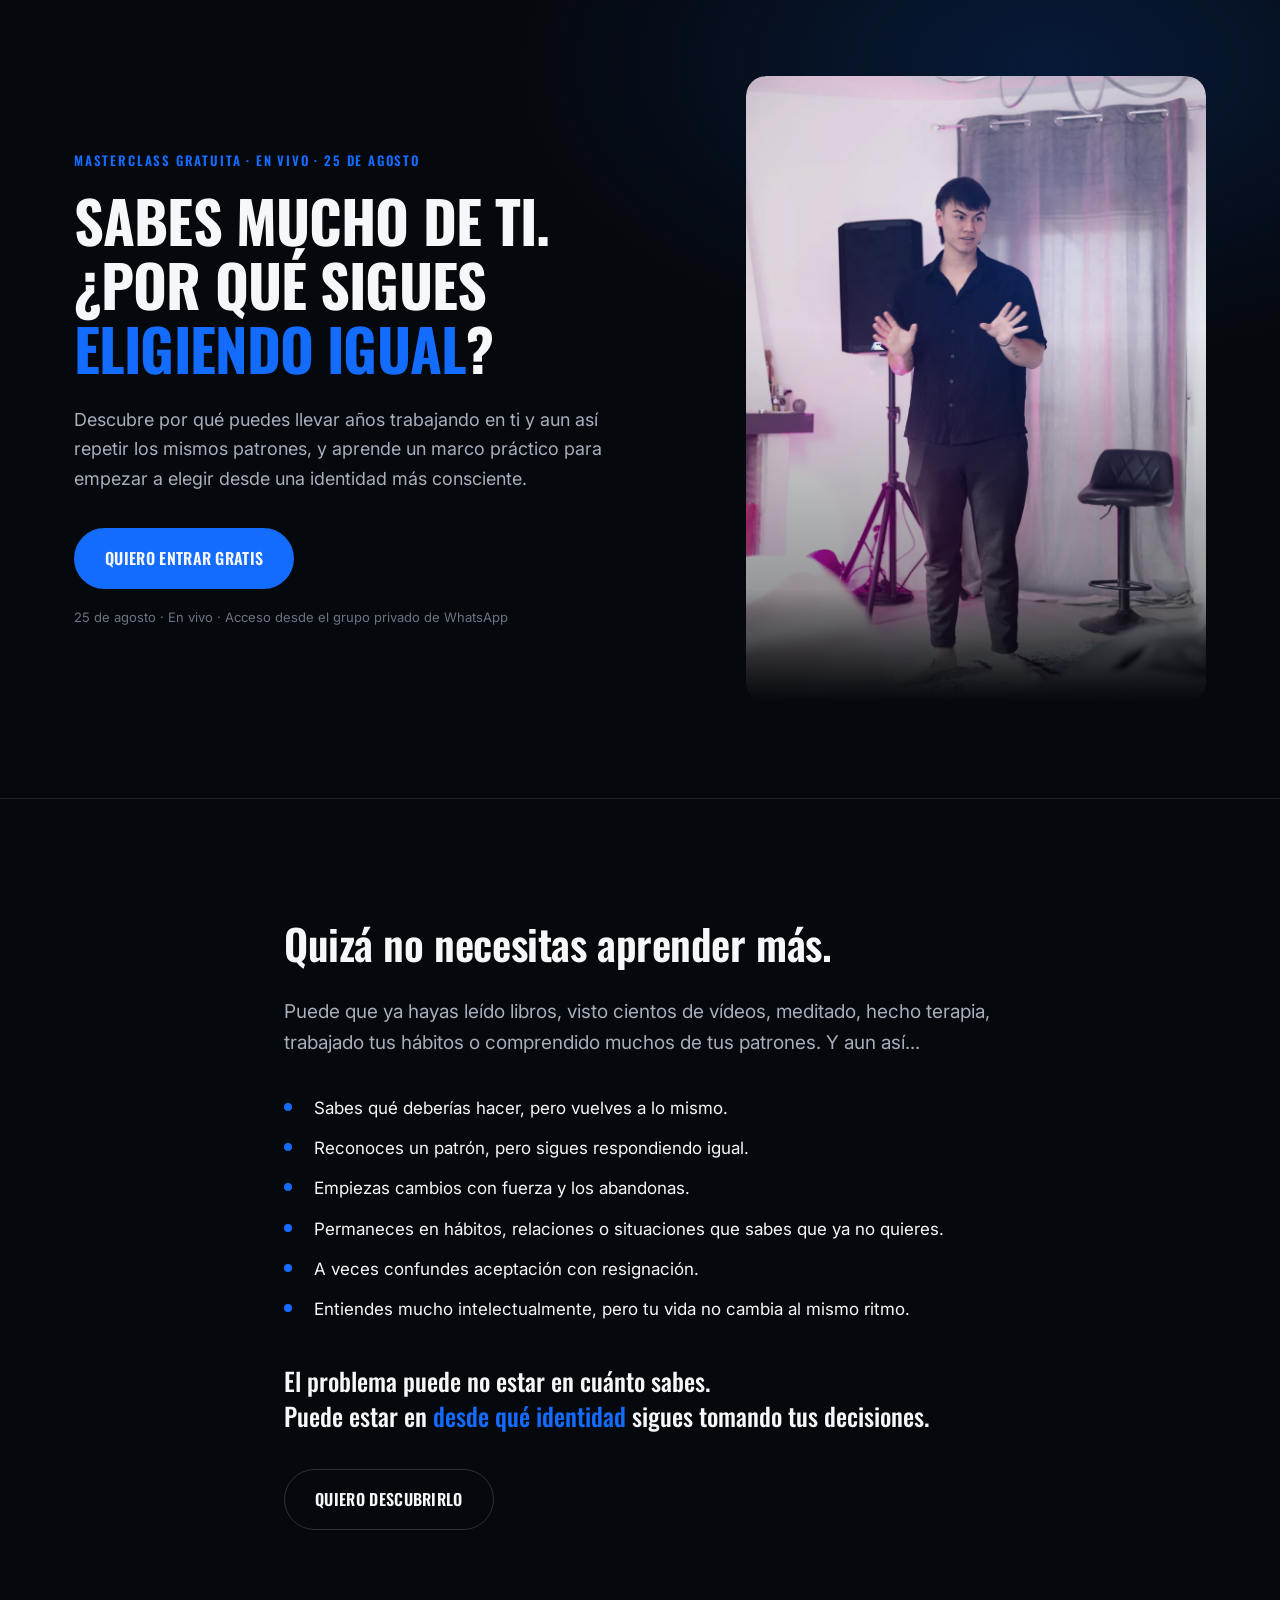
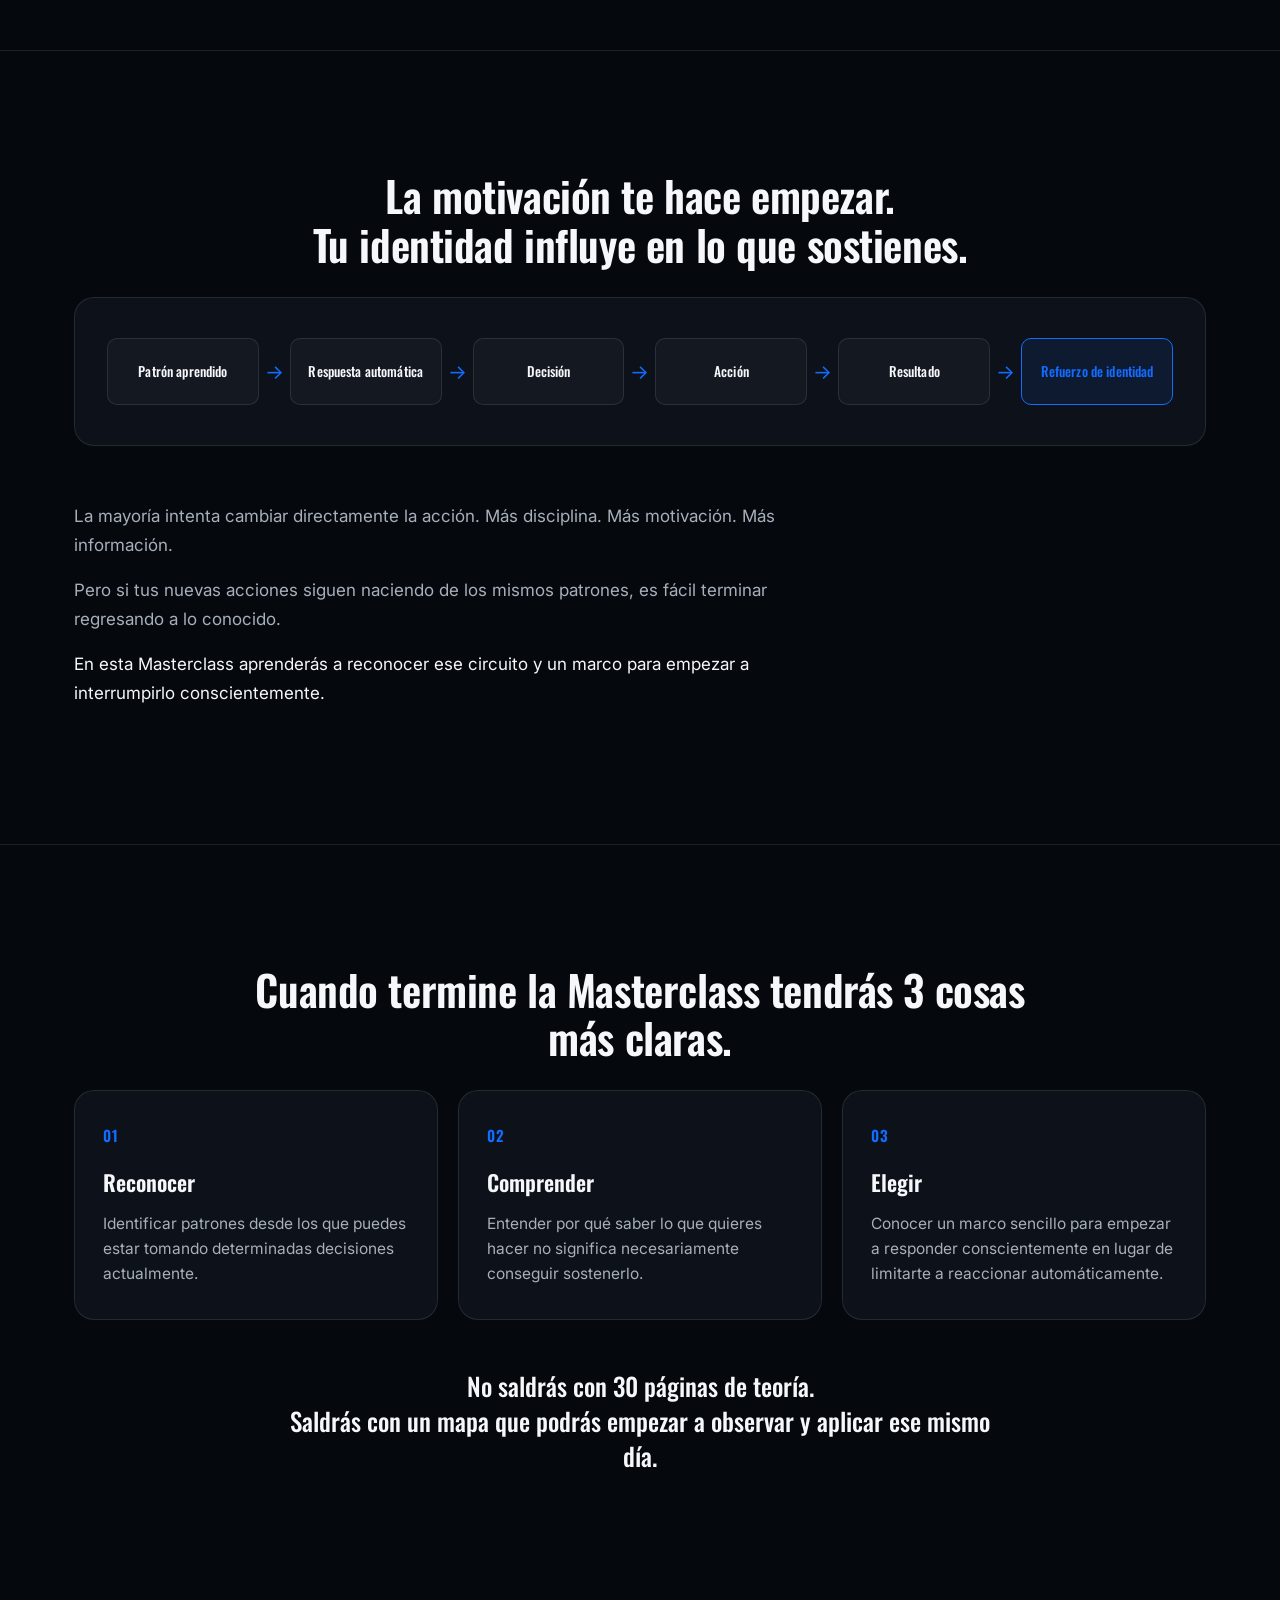
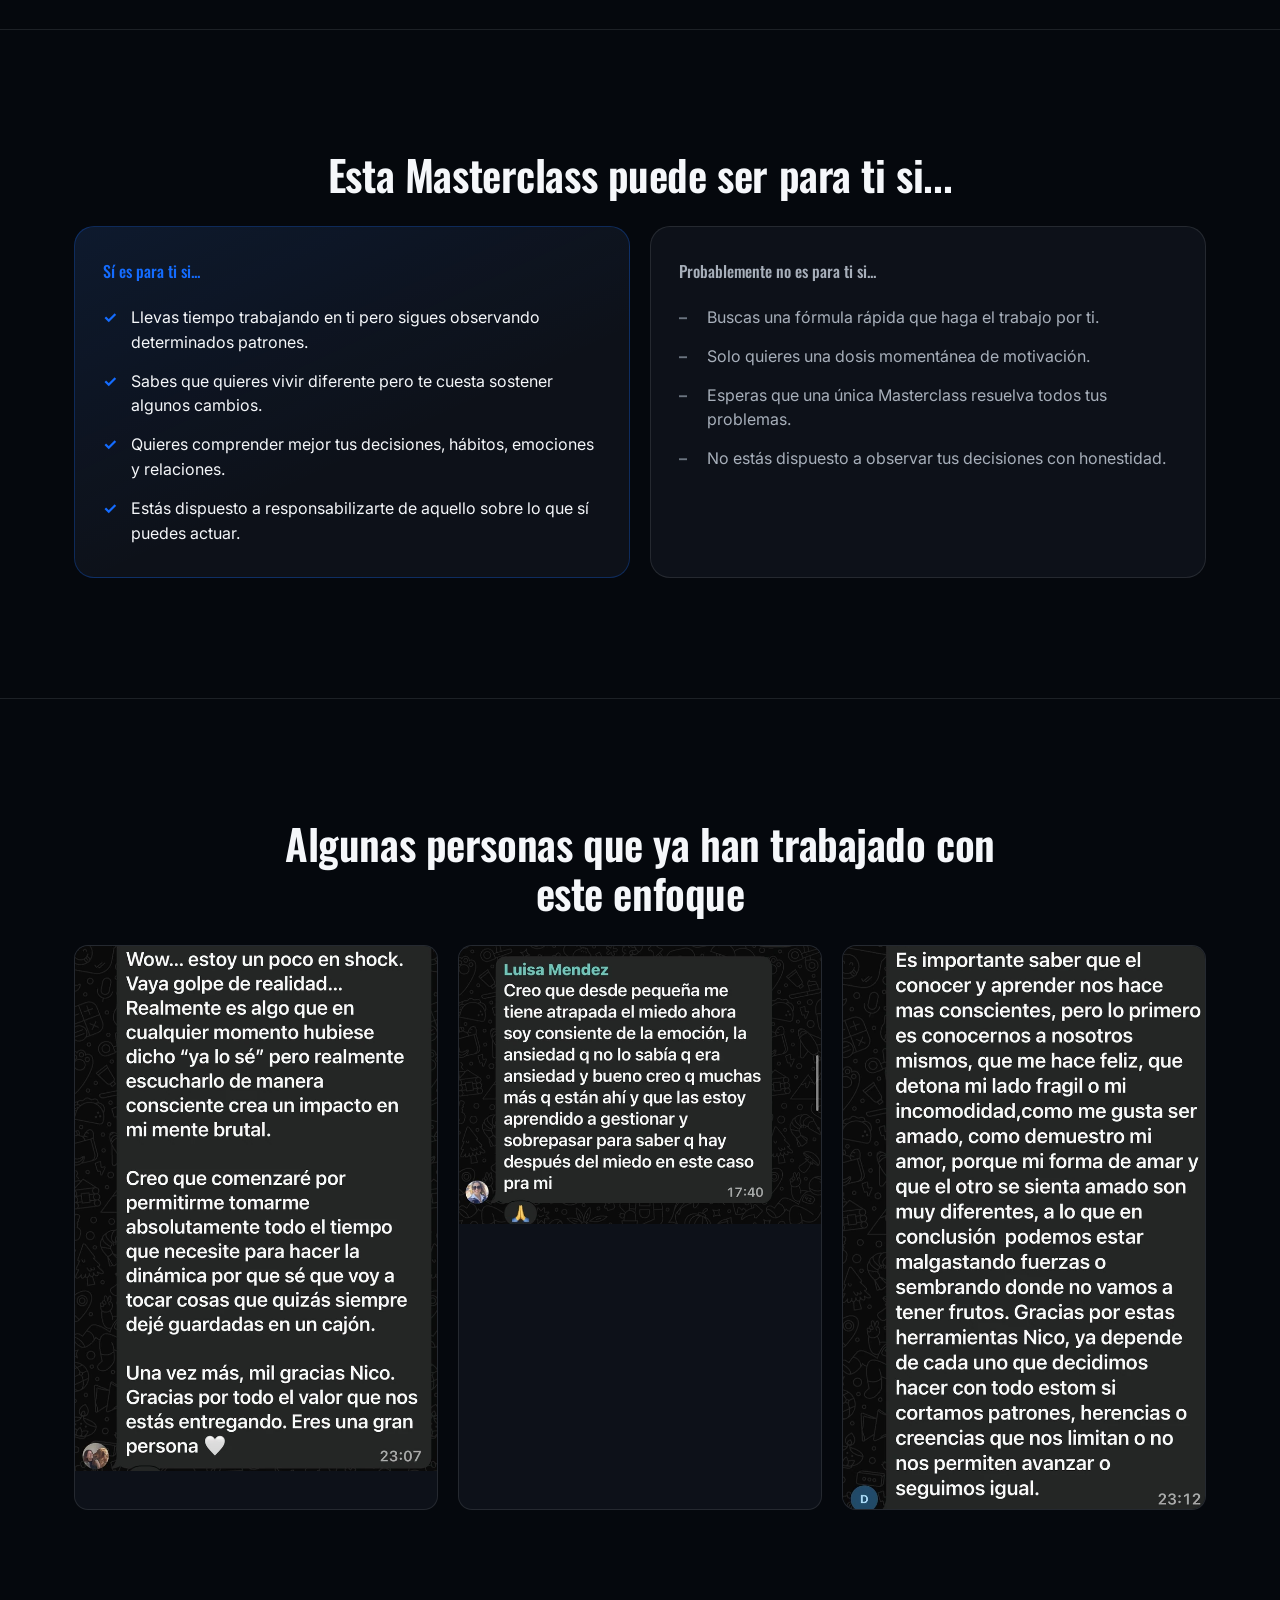
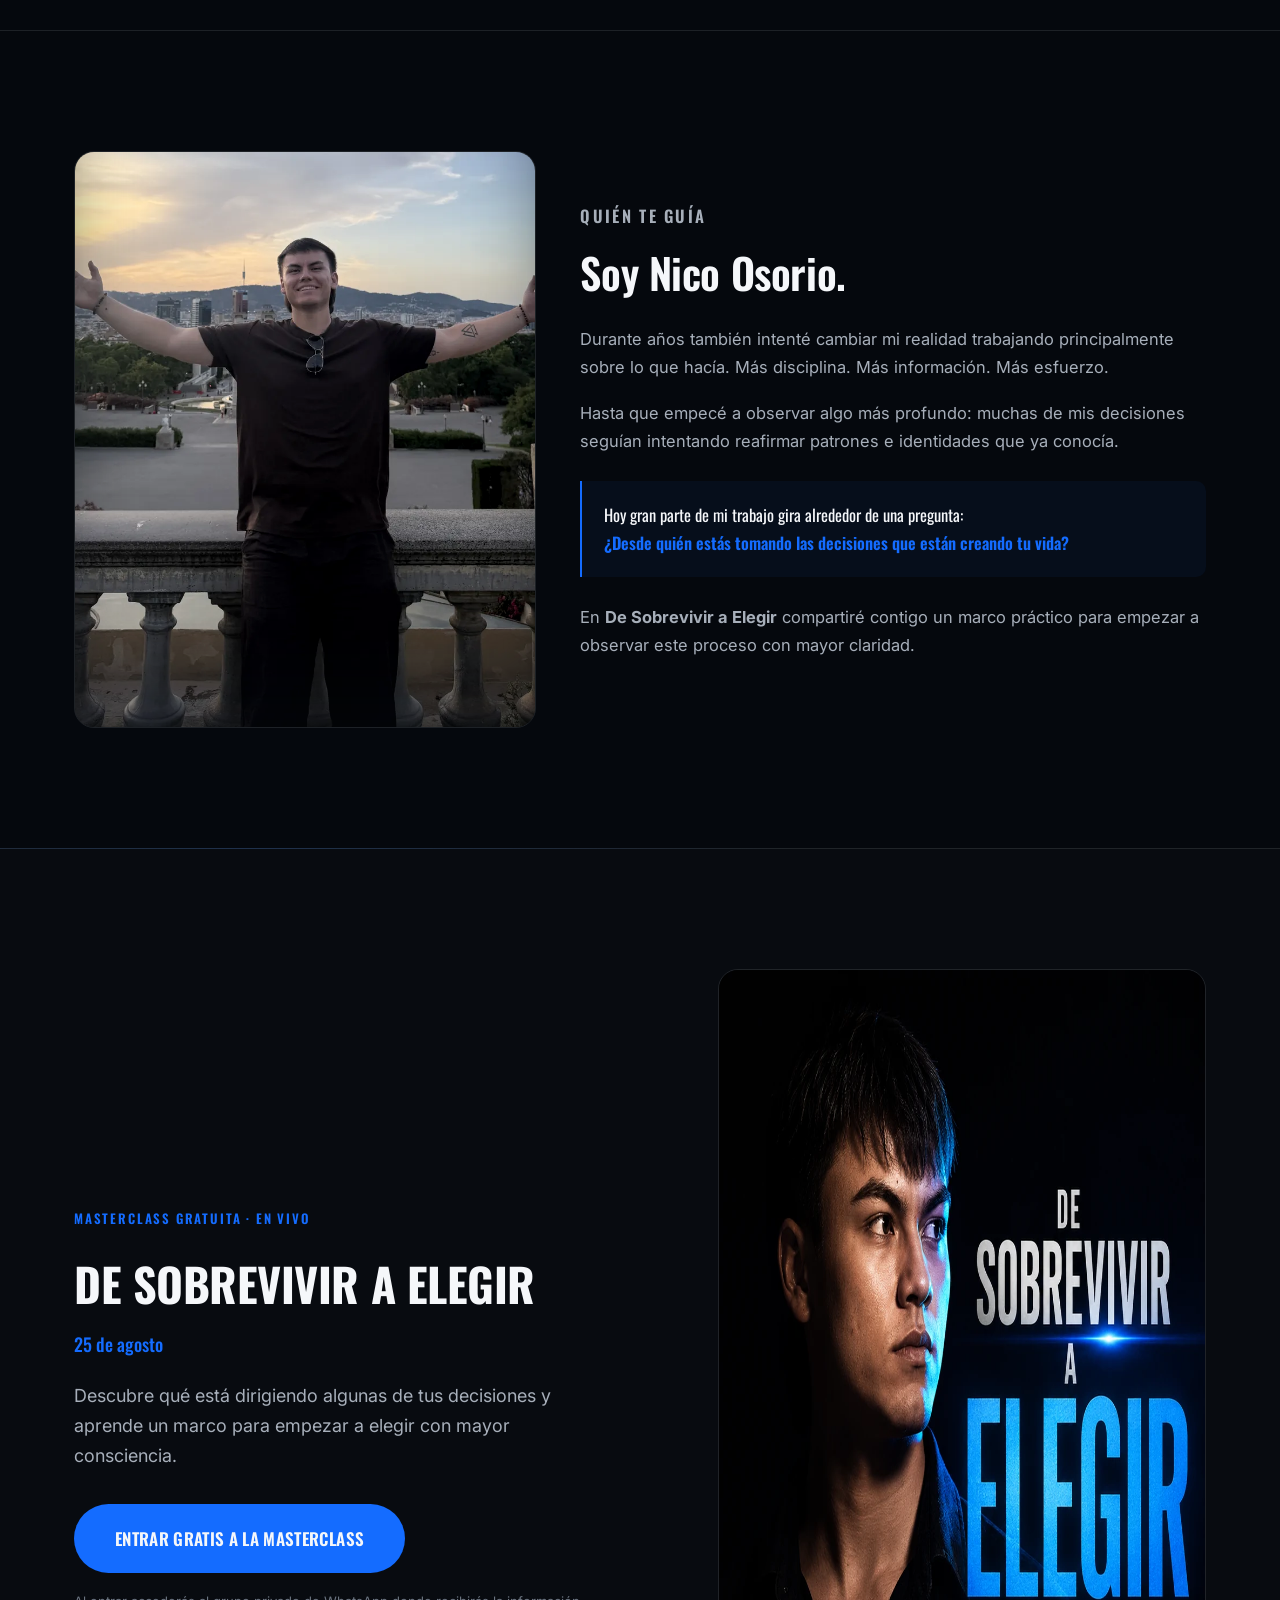
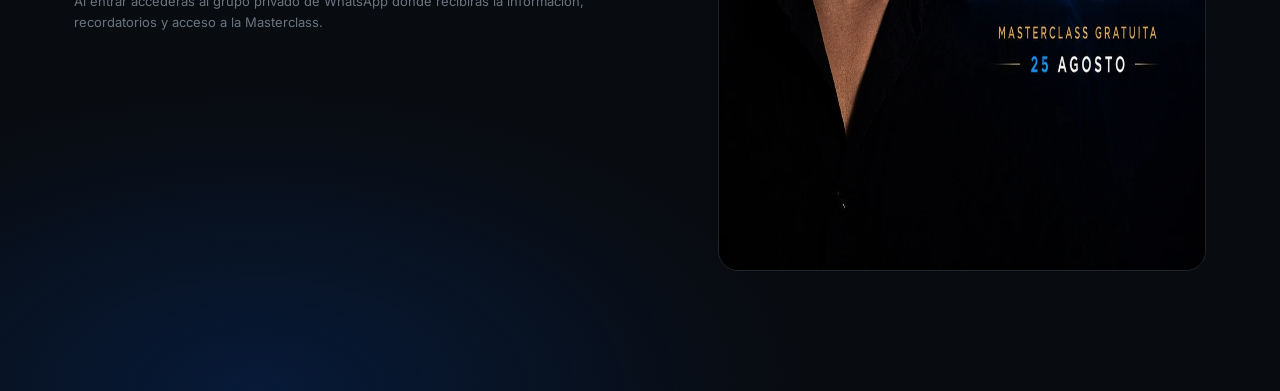
==== landing/index.html @ 7b22e0ec "Add files via upload" ====
<!DOCTYPE html>
<html lang="es">
<head>
<meta charset="UTF-8">
<meta name="viewport" content="width=device-width, initial-scale=1, viewport-fit=cover">
<title>De Sobrevivir a Elegir | Masterclass Gratuita</title>
<meta name="description" content="Una Masterclass gratuita para comprender qué está dirigiendo algunas de tus decisiones y aprender un marco práctico para empezar a elegir con mayor consciencia.">
<link rel="canonical" href="https://example.com/">
<!-- ↑ Sustituye por la URL definitiva de la landing cuando esté publicada -->

<!-- Open Graph -->
<meta property="og:type" content="website">
<meta property="og:title" content="De Sobrevivir a Elegir | Masterclass Gratuita">
<meta property="og:description" content="Una Masterclass gratuita para comprender qué está dirigiendo algunas de tus decisiones y aprender un marco práctico para empezar a elegir con mayor consciencia.">
<meta property="og:image" content="assets/images/og-masterclass.webp">
<meta property="og:locale" content="es_ES">
<meta property="og:url" content="https://example.com/">

<!-- Twitter Card -->
<meta name="twitter:card" content="summary_large_image">
<meta name="twitter:title" content="De Sobrevivir a Elegir | Masterclass Gratuita">
<meta name="twitter:description" content="Una Masterclass gratuita para comprender qué está dirigiendo algunas de tus decisiones y aprender un marco práctico para empezar a elegir con mayor consciencia.">
<meta name="twitter:image" content="assets/images/og-masterclass.webp">

<meta name="theme-color" content="#05080D">
<link rel="icon" href="assets/icons/favicon.svg" type="image/svg+xml">

<link rel="preload" as="image" href="assets/images/hero-nico.webp">
<link rel="preconnect" href="https://fonts.googleapis.com">
<link rel="preconnect" href="https://fonts.gstatic.com" crossorigin>
<link href="https://fonts.googleapis.com/css2?family=Oswald:wght@500;600;700&family=Inter:wght@400;500;600;700&display=swap" rel="stylesheet">

<link rel="stylesheet" href="css/styles.css">

<!-- Meta Pixel Code -->
<script>
!function(f,b,e,v,n,t,s)
{if(f.fbq)return;n=f.fbq=function(){n.callMethod?
n.callMethod.apply(n,arguments):n.queue.push(arguments)};
if(!f._fbq)f._fbq=n;n.push=n;n.loaded=!0;n.version='2.0';
n.queue=[];t=b.createElement(e);t.async=!0;
t.src=v;s=b.getElementsByTagName(e)[0];
s.parentNode.insertBefore(t,s)}(window, document,'script',
'https://connect.facebook.net/en_US/fbevents.js');
fbq('init', '982139209623772');
fbq('track', 'PageView');
</script>
<noscript><img height="1" width="1" style="display:none"
src="https://www.facebook.com/tr?id=982139209623772&ev=PageView&noscript=1"
/></noscript>
<!-- End Meta Pixel Code -->

<!--
  TRACKING — pendiente:
  Google Analytics (GA4): pega el snippet gtag.js justo antes de </head>.
  Sustituye el ID en js/main.js → objeto TRACKING_CONFIG.GA_MEASUREMENT_ID.
-->
</head>
<body>

<a class="skip-link" href="#hero">Saltar al contenido</a>

<main>

  <!-- ============ HERO ============ -->
  <section id="hero" class="hero">
    <div class="hero__bg" aria-hidden="true"></div>
    <div class="container hero__grid">
      <div class="hero__copy">
        <p class="eyebrow">Masterclass gratuita · En vivo · 25 de agosto</p>
        <h1 class="hero__headline">
          SABES MUCHO DE TI. ¿POR QUÉ SIGUES <span class="accent">ELIGIENDO IGUAL</span>?
        </h1>
        <p class="hero__subheadline">
          Descubre por qué puedes llevar años trabajando en ti y aun así repetir los mismos patrones, y aprende un marco práctico para empezar a elegir desde una identidad más consciente.
        </p>
        <a class="btn btn--primary js-cta" href="#" data-cta-location="hero">Quiero entrar gratis</a>
        <p class="microcopy">25 de agosto · En vivo · Acceso desde el grupo privado de WhatsApp</p>
      </div>
      <div class="hero__visual">
        <div class="hero__photo-frame">
          <img class="hero__photo" src="assets/images/hero-nico.webp" width="960" height="1307" alt="Nico Osorio hablando en vivo durante una sesión de trabajo personal" fetchpriority="high">
        </div>
      </div>
    </div>
  </section>

  <!-- ============ RECONOCIMIENTO ============ -->
  <section class="section reconocimiento reveal">
    <div class="container container--narrow">
      <h2 class="section__headline">Quizá no necesitas aprender más.</h2>
      <p class="section__lead">
        Puede que ya hayas leído libros, visto cientos de vídeos, meditado, hecho terapia, trabajado tus hábitos o comprendido muchos de tus patrones.
        Y aun así...
      </p>
      <ul class="check-list">
        <li>Sabes qué deberías hacer, pero vuelves a lo mismo.</li>
        <li>Reconoces un patrón, pero sigues respondiendo igual.</li>
        <li>Empiezas cambios con fuerza y los abandonas.</li>
        <li>Permaneces en hábitos, relaciones o situaciones que sabes que ya no quieres.</li>
        <li>A veces confundes aceptación con resignación.</li>
        <li>Entiendes mucho intelectualmente, pero tu vida no cambia al mismo ritmo.</li>
      </ul>
      <p class="section__remate">
        El problema puede no estar en cuánto sabes.<br>
        Puede estar en <em>desde qué identidad</em> sigues tomando tus decisiones.
      </p>
      <a class="btn btn--secondary js-cta" href="#" data-cta-location="reconocimiento">Quiero descubrirlo</a>
    </div>
  </section>

  <!-- ============ NUEVO MECANISMO ============ -->
  <section class="section mecanismo reveal">
    <div class="container">
      <h2 class="section__headline section__headline--center">
        La motivación te hace empezar.<br class="br-desktop"> Tu identidad influye en lo que sostienes.
      </h2>

      <div class="diagram" role="list" aria-label="Circuito del patrón de comportamiento">
        <div class="diagram__step" role="listitem"><span>Patrón aprendido</span></div>
        <div class="diagram__arrow" aria-hidden="true">→</div>
        <div class="diagram__step" role="listitem"><span>Respuesta automática</span></div>
        <div class="diagram__arrow" aria-hidden="true">→</div>
        <div class="diagram__step" role="listitem"><span>Decisión</span></div>
        <div class="diagram__arrow" aria-hidden="true">→</div>
        <div class="diagram__step" role="listitem"><span>Acción</span></div>
        <div class="diagram__arrow" aria-hidden="true">→</div>
        <div class="diagram__step" role="listitem"><span>Resultado</span></div>
        <div class="diagram__arrow" aria-hidden="true">→</div>
        <div class="diagram__step diagram__step--accent" role="listitem"><span>Refuerzo de identidad</span></div>
      </div>

      <div class="container--narrow mecanismo__text">
        <p>
          La mayoría intenta cambiar directamente la acción. Más disciplina. Más motivación. Más información.
        </p>
        <p>
          Pero si tus nuevas acciones siguen naciendo de los mismos patrones, es fácil terminar regresando a lo conocido.
        </p>
        <p>
          En esta Masterclass aprenderás a reconocer ese circuito y un marco para empezar a interrumpirlo conscientemente.
        </p>
      </div>
    </div>
  </section>

  <!-- ============ QUÉ TE LLEVAS ============ -->
  <section class="section te-llevas reveal">
    <div class="container">
      <h2 class="section__headline section__headline--center">Cuando termine la Masterclass tendrás 3 cosas más claras.</h2>

      <div class="cards-3">
        <article class="card-numbered">
          <span class="card-numbered__num">01</span>
          <h3>Reconocer</h3>
          <p>Identificar patrones desde los que puedes estar tomando determinadas decisiones actualmente.</p>
        </article>
        <article class="card-numbered">
          <span class="card-numbered__num">02</span>
          <h3>Comprender</h3>
          <p>Entender por qué saber lo que quieres hacer no significa necesariamente conseguir sostenerlo.</p>
        </article>
        <article class="card-numbered">
          <span class="card-numbered__num">03</span>
          <h3>Elegir</h3>
          <p>Conocer un marco sencillo para empezar a responder conscientemente en lugar de limitarte a reaccionar automáticamente.</p>
        </article>
      </div>

      <p class="section__remate section__remate--center">
        No saldrás con 30 páginas de teoría.<br>
        Saldrás con un mapa que podrás empezar a observar y aplicar ese mismo día.
      </p>
    </div>
  </section>

  <!-- ============ PARA QUIÉN ES / NO ES ============ -->
  <section class="section cualificacion reveal">
    <div class="container">
      <h2 class="section__headline section__headline--center">Esta Masterclass puede ser para ti si...</h2>
      <div class="split-2">
        <div class="split-2__col split-2__col--yes">
          <h3 class="split-2__subtitle split-2__subtitle--accent">Sí es para ti si...</h3>
          <ul class="qualify-list qualify-list--yes">
            <li>Llevas tiempo trabajando en ti pero sigues observando determinados patrones.</li>
            <li>Sabes que quieres vivir diferente pero te cuesta sostener algunos cambios.</li>
            <li>Quieres comprender mejor tus decisiones, hábitos, emociones y relaciones.</li>
            <li>Estás dispuesto a responsabilizarte de aquello sobre lo que sí puedes actuar.</li>
          </ul>
        </div>
        <div class="split-2__col split-2__col--no">
          <h3 class="split-2__subtitle">Probablemente no es para ti si...</h3>
          <ul class="qualify-list qualify-list--no">
            <li>Buscas una fórmula rápida que haga el trabajo por ti.</li>
            <li>Solo quieres una dosis momentánea de motivación.</li>
            <li>Esperas que una única Masterclass resuelva todos tus problemas.</li>
            <li>No estás dispuesto a observar tus decisiones con honestidad.</li>
          </ul>
        </div>
      </div>
    </div>
  </section>

  <!-- ============ TESTIMONIOS ============ -->
  <section class="section testimonios reveal">
    <div class="container">
      <h2 class="section__headline section__headline--center">Algunas personas que ya han trabajado con este enfoque</h2>
      <div class="testimonios__grid">
        <figure class="testimonio-card">
          <img src="assets/images/testimonio-01.webp" width="700" height="1016" loading="lazy" alt="Captura de conversación de WhatsApp con un testimonio sobre el impacto del trabajo con Nico">
        </figure>
        <figure class="testimonio-card">
          <img src="assets/images/testimonio-02.webp" width="700" height="537" loading="lazy" alt="Captura de conversación de WhatsApp con un testimonio de Luisa Méndez sobre gestionar el miedo y la ansiedad">
        </figure>
        <figure class="testimonio-card">
          <img src="assets/images/testimonio-03.webp" width="700" height="1089" loading="lazy" alt="Captura de conversación de WhatsApp con un testimonio sobre conocerse a uno mismo y cortar patrones heredados">
        </figure>
      </div>
    </div>
  </section>

  <!-- ============ QUIÉN TE GUÍA ============ -->
  <section class="section guia reveal">
    <div class="container guia__grid">
      <div class="guia__photo-frame">
        <img class="guia__photo" src="assets/images/about-nico.webp" width="800" height="1000" loading="lazy" alt="Nico Osorio al aire libre, con los brazos abiertos frente al perfil de una ciudad al atardecer">
      </div>
      <div class="guia__copy">
        <p class="eyebrow">Quién te guía</p>
        <h2 class="section__headline">Soy Nico Osorio.</h2>
        <p>Durante años también intenté cambiar mi realidad trabajando principalmente sobre lo que hacía. Más disciplina. Más información. Más esfuerzo.</p>
        <p>Hasta que empecé a observar algo más profundo: muchas de mis decisiones seguían intentando reafirmar patrones e identidades que ya conocía.</p>
        <p class="guia__question">Hoy gran parte de mi trabajo gira alrededor de una pregunta:<br><strong>¿Desde quién estás tomando las decisiones que están creando tu vida?</strong></p>
        <p>En <strong>De Sobrevivir a Elegir</strong> compartiré contigo un marco práctico para empezar a observar este proceso con mayor claridad.</p>
      </div>
    </div>
  </section>

  <!-- ============ CTA FINAL ============ -->
  <section class="section cta-final reveal">
    <div class="container cta-final__grid">
      <div class="cta-final__copy">
        <p class="eyebrow">Masterclass gratuita · En vivo</p>
        <h2 class="cta-final__headline">DE SOBREVIVIR A ELEGIR</h2>
        <p class="cta-final__date">25 de agosto</p>
        <p class="hero__subheadline">
          Descubre qué está dirigiendo algunas de tus decisiones y aprende un marco para empezar a elegir con mayor consciencia.
        </p>
        <a class="btn btn--primary btn--large js-cta" href="#" data-cta-location="cta-final">Entrar gratis a la Masterclass</a>
        <p class="microcopy">Al entrar accederás al grupo privado de WhatsApp donde recibirás la información, recordatorios y acceso a la Masterclass.</p>
      </div>
      <div class="cta-final__visual">
        <img src="assets/images/masterclass-cover.webp" width="900" height="900" loading="lazy" alt="Cartel oficial de la Masterclass De Sobrevivir a Elegir, 25 de agosto">
      </div>
    </div>
  </section>

</main>

<!-- ============ STICKY CTA MÓVIL ============ -->
<div class="sticky-cta" id="stickyCta" aria-hidden="true">
  <a class="btn btn--primary btn--block js-cta" href="#" data-cta-location="sticky">Entrar gratis</a>
</div>

<script src="js/main.js"></script>
</body>
</html>
---- landing/css/styles.css ----
/* ============================================================
   DE SOBREVIVIR A ELEGIR — Landing styles
   ============================================================ */

:root {
  --bg: #05080D;
  --bg-alt: #080B10;
  --bg-elevated: #0D1119;
  --white: #F5F7FA;
  --grey: #A7AFBA;
  --grey-dim: #6B7480;
  --blue: #146CFF;
  --blue-dark: #071A38;
  --blue-glow: rgba(20, 108, 255, 0.35);
  --border: rgba(245, 247, 250, 0.10);
  --border-strong: rgba(245, 247, 250, 0.16);

  --font-display: 'Oswald', 'Archivo Narrow', sans-serif;
  --font-body: 'Inter', 'DM Sans', sans-serif;

  --container-w: 1180px;
  --container-narrow-w: 760px;

  --radius: 14px;
  --radius-lg: 20px;

  --ease: cubic-bezier(0.16, 1, 0.3, 1);
}

/* ---------- Reset ---------- */
*, *::before, *::after { box-sizing: border-box; }
html { -webkit-text-size-adjust: 100%; scroll-behavior: smooth; }
body {
  margin: 0;
  background: var(--bg);
  color: var(--white);
  font-family: var(--font-body);
  font-size: 16px;
  line-height: 1.6;
  -webkit-font-smoothing: antialiased;
  overflow-x: hidden;
}
img { max-width: 100%; display: block; }
a { color: inherit; text-decoration: none; }
ul { margin: 0; padding: 0; list-style: none; }
h1, h2, h3, p { margin: 0; }
button { font: inherit; }

.skip-link {
  position: absolute;
  left: -999px;
  top: 0;
  background: var(--blue);
  color: var(--white);
  padding: 12px 20px;
  z-index: 999;
  border-radius: 0 0 8px 0;
}
.skip-link:focus {
  left: 0;
}

:focus-visible {
  outline: 2px solid var(--blue);
  outline-offset: 3px;
}

/* ---------- Layout ---------- */
.container {
  width: 100%;
  max-width: var(--container-w);
  margin: 0 auto;
  padding: 0 24px;
}
.container--narrow {
  max-width: var(--container-narrow-w);
}

.section {
  padding: 84px 0;
  border-top: 1px solid var(--border);
}

/* ---------- Type ---------- */
.eyebrow {
  font-family: var(--font-display);
  font-weight: 600;
  font-size: 13px;
  letter-spacing: 0.14em;
  text-transform: uppercase;
  color: var(--blue);
  margin: 0 0 18px;
}

.section__headline {
  font-family: var(--font-display);
  font-weight: 600;
  font-size: clamp(28px, 5.2vw, 42px);
  line-height: 1.16;
  letter-spacing: -0.01em;
  color: var(--white);
  margin-bottom: 28px;
}
.section__headline--center { text-align: center; max-width: 780px; margin-left: auto; margin-right: auto; }

.section__lead {
  font-size: 19px;
  line-height: 1.65;
  color: var(--grey);
  margin-bottom: 36px;
}

.section__remate {
  font-family: var(--font-display);
  font-weight: 500;
  font-size: clamp(20px, 3vw, 25px);
  line-height: 1.4;
  color: var(--white);
  margin: 40px 0 36px;
}
.section__remate em { color: var(--blue); font-style: normal; }
.section__remate--center { text-align: center; max-width: 700px; margin-left: auto; margin-right: auto; }

.br-desktop { display: none; }

/* ---------- Buttons ---------- */
.btn {
  display: inline-flex;
  align-items: center;
  justify-content: center;
  gap: 10px;
  font-family: var(--font-display);
  font-weight: 600;
  font-size: 16px;
  letter-spacing: 0.02em;
  text-transform: uppercase;
  padding: 17px 30px;
  border-radius: 999px;
  border: 1px solid transparent;
  cursor: pointer;
  transition: transform 240ms var(--ease), box-shadow 240ms var(--ease), background 240ms var(--ease), border-color 240ms var(--ease);
  min-height: 52px;
}
.btn--primary {
  background: var(--blue);
  color: var(--white);
  box-shadow: 0 0 0 0 rgba(20,108,255,0);
}
.btn--primary:hover {
  background: #1f78ff;
  box-shadow: 0 8px 30px -8px var(--blue-glow);
  transform: translateY(-1px);
}
.btn--secondary {
  background: transparent;
  color: var(--white);
  border-color: var(--border-strong);
}
.btn--secondary:hover {
  border-color: var(--blue);
  color: var(--blue);
}
.btn--large { padding: 20px 40px; font-size: 17px; }
.btn--block { width: 100%; }

.microcopy {
  font-size: 13px;
  color: var(--grey-dim);
  margin-top: 18px;
}

/* ---------- HERO ---------- */
.hero {
  position: relative;
  padding: 132px 0 72px;
  overflow: hidden;
}
.hero__bg {
  position: absolute;
  inset: 0;
  background:
    radial-gradient(ellipse 900px 500px at 82% 8%, var(--blue-dark) 0%, transparent 60%),
    var(--bg);
  z-index: 0;
}
.hero__grid {
  position: relative;
  z-index: 1;
  display: grid;
  grid-template-columns: 1fr;
  gap: 56px;
  align-items: center;
}
.hero__copy { max-width: 640px; }
.hero__headline {
  font-family: var(--font-display);
  font-weight: 700;
  font-size: clamp(32px, 7.5vw, 56px);
  line-height: 1.1;
  letter-spacing: -0.015em;
  color: var(--white);
  margin-bottom: 24px;
}
.hero__headline .accent { color: var(--blue); }
.hero__subheadline {
  font-size: 18px;
  line-height: 1.65;
  color: var(--grey);
  margin-bottom: 34px;
  max-width: 540px;
}

.hero__visual { display: flex; justify-content: center; margin-top: 44px; }
.hero__photo-frame {
  position: relative;
  width: min(100%, 420px);
  aspect-ratio: 960 / 1307;
  border-radius: var(--radius-lg);
  overflow: hidden;
  -webkit-mask-image: linear-gradient(to bottom, black 82%, transparent 100%);
  mask-image: linear-gradient(to bottom, black 82%, transparent 100%);
}
.hero__photo-frame::before {
  content: "";
  position: absolute;
  inset: -10%;
  background: radial-gradient(circle at 65% 30%, var(--blue-glow), transparent 55%);
  z-index: 2;
  mix-blend-mode: screen;
  pointer-events: none;
}
.hero__photo-frame::after {
  content: "";
  position: absolute;
  inset: 0;
  background: linear-gradient(180deg, rgba(5,8,13,0) 40%, rgba(5,8,13,0.55) 100%);
  z-index: 2;
  pointer-events: none;
}
.hero__photo {
  width: 100%;
  height: 100%;
  object-fit: cover;
  filter: grayscale(20%) contrast(1.06) brightness(0.94) saturate(0.9);
}

/* ---------- Reconocimiento ---------- */
.check-list {
  display: grid;
  gap: 14px;
  margin-bottom: 36px;
}
.check-list li {
  position: relative;
  padding-left: 30px;
  font-size: 17px;
  color: var(--white);
  line-height: 1.55;
}
.check-list li::before {
  content: "";
  position: absolute;
  left: 0;
  top: 8px;
  width: 8px;
  height: 8px;
  border-radius: 50%;
  background: var(--blue);
}

/* ---------- Mecanismo / Diagrama ---------- */
.mecanismo__text {
  margin-top: 56px;
}
.mecanismo__text p {
  font-size: 17px;
  color: var(--grey);
  line-height: 1.7;
  margin-bottom: 16px;
}
.mecanismo__text p:last-child { color: var(--white); }

.diagram {
  display: flex;
  flex-direction: column;
  align-items: stretch;
  gap: 0;
  background: var(--bg-elevated);
  border: 1px solid var(--border);
  border-radius: var(--radius-lg);
  padding: 32px 20px;
}
.diagram__step {
  display: flex;
  align-items: center;
  justify-content: center;
  text-align: center;
  padding: 16px 14px;
  border-radius: 10px;
  background: rgba(245, 247, 250, 0.03);
  border: 1px solid var(--border);
  font-family: var(--font-display);
  font-size: 14px;
  font-weight: 500;
  letter-spacing: 0.01em;
  color: var(--white);
}
.diagram__step--accent {
  border-color: var(--blue);
  background: rgba(20, 108, 255, 0.10);
  color: var(--blue);
}
.diagram__arrow {
  display: flex;
  align-items: center;
  justify-content: center;
  color: var(--blue);
  font-size: 20px;
  padding: 6px 0;
  transform: rotate(90deg);
}

/* ---------- Qué te llevas ---------- */
.cards-3 {
  display: grid;
  grid-template-columns: 1fr;
  gap: 20px;
  margin-bottom: 48px;
}
.card-numbered {
  background: var(--bg-elevated);
  border: 1px solid var(--border);
  border-radius: var(--radius-lg);
  padding: 32px 28px;
  transition: border-color 240ms var(--ease), transform 240ms var(--ease);
}
.card-numbered:hover {
  border-color: var(--border-strong);
  transform: translateY(-2px);
}
.card-numbered__num {
  display: block;
  font-family: var(--font-display);
  font-size: 15px;
  font-weight: 600;
  color: var(--blue);
  letter-spacing: 0.06em;
  margin-bottom: 18px;
}
.card-numbered h3 {
  font-family: var(--font-display);
  font-size: 22px;
  font-weight: 600;
  margin-bottom: 12px;
  color: var(--white);
}
.card-numbered p {
  color: var(--grey);
  font-size: 15.5px;
  line-height: 1.6;
}

/* ---------- Para quién ---------- */
.split-2 {
  display: grid;
  grid-template-columns: 1fr;
  gap: 20px;
}
.split-2__col {
  border-radius: var(--radius-lg);
  padding: 32px 28px;
  border: 1px solid var(--border);
}
.split-2__col--yes {
  background: linear-gradient(155deg, rgba(20,108,255,0.09), transparent 60%), var(--bg-elevated);
  border-color: rgba(20, 108, 255, 0.28);
}
.split-2__col--no {
  background: var(--bg-elevated);
}
.split-2__subtitle {
  font-family: var(--font-display);
  font-size: 16px;
  font-weight: 500;
  color: var(--grey);
  margin-bottom: 20px;
}
.split-2__subtitle--accent { color: var(--blue); }
.qualify-list { display: grid; gap: 14px; }
.qualify-list li {
  position: relative;
  padding-left: 28px;
  font-size: 16px;
  line-height: 1.55;
}
.qualify-list--yes li { color: var(--white); }
.qualify-list--yes li::before {
  content: "✓";
  position: absolute;
  left: 0;
  color: var(--blue);
  font-weight: 700;
}
.qualify-list--no li { color: var(--grey); }
.qualify-list--no li::before {
  content: "–";
  position: absolute;
  left: 0;
  color: var(--grey-dim);
  font-weight: 700;
}

/* ---------- Testimonios ---------- */
.testimonios__grid {
  display: grid;
  grid-template-columns: 1fr;
  gap: 20px;
  max-width: 420px;
  margin: 0 auto;
}
.testimonio-card {
  margin: 0;
  border-radius: var(--radius);
  overflow: hidden;
  border: 1px solid var(--border);
  background: var(--bg-elevated);
}
.testimonio-card img { width: 100%; height: auto; }

/* ---------- Quién te guía ---------- */
.guia__grid {
  display: grid;
  grid-template-columns: 1fr;
  gap: 44px;
  align-items: center;
}
.guia__photo-frame {
  border-radius: var(--radius-lg);
  overflow: hidden;
  max-width: 380px;
  margin: 0 auto;
  border: 1px solid var(--border);
  position: relative;
}
.guia__photo-frame::after {
  content: "";
  position: absolute;
  inset: 0;
  box-shadow: inset 0 -60px 80px -20px rgba(5,8,13,0.65);
  pointer-events: none;
}
.guia__photo { width: 100%; height: 100%; object-fit: cover; filter: saturate(0.95) contrast(1.03); }
.guia__copy p { color: var(--grey); font-size: 16.5px; line-height: 1.7; margin-bottom: 18px; }
.guia__question {
  font-family: var(--font-display);
  color: var(--white) !important;
  font-size: 17px;
  padding: 20px 22px;
  border-left: 2px solid var(--blue);
  background: rgba(20,108,255,0.06);
  border-radius: 0 10px 10px 0;
  margin: 26px 0 !important;
}
.guia__question strong { color: var(--blue); font-weight: 600; }

/* ---------- CTA final ---------- */
.cta-final {
  position: relative;
  background: radial-gradient(ellipse 900px 500px at 20% 100%, var(--blue-dark) 0%, transparent 60%), var(--bg-alt);
}
.cta-final__grid {
  display: grid;
  grid-template-columns: 1fr;
  gap: 48px;
  align-items: center;
}
.cta-final__headline {
  font-family: var(--font-display);
  font-weight: 700;
  font-size: clamp(30px, 6.5vw, 46px);
  letter-spacing: -0.01em;
  color: var(--white);
  margin-bottom: 10px;
}
.cta-final__date {
  font-family: var(--font-display);
  color: var(--blue);
  font-size: 18px;
  font-weight: 500;
  margin-bottom: 22px;
}
.cta-final__visual {
  border-radius: var(--radius-lg);
  overflow: hidden;
  border: 1px solid var(--border);
  max-width: 420px;
  margin: 0 auto;
}

/* ---------- Sticky CTA (mobile) ---------- */
.sticky-cta {
  position: fixed;
  left: 0;
  right: 0;
  bottom: 0;
  z-index: 60;
  padding: 12px 16px calc(12px + env(safe-area-inset-bottom));
  background: rgba(5, 8, 13, 0.88);
  backdrop-filter: blur(10px);
  -webkit-backdrop-filter: blur(10px);
  border-top: 1px solid var(--border-strong);
  transform: translateY(110%);
  transition: transform 320ms var(--ease);
}
.sticky-cta.is-visible { transform: translateY(0); }

/* ---------- Reveal animation ---------- */
.reveal {
  opacity: 0;
  transform: translateY(22px);
  transition: opacity 600ms var(--ease), transform 600ms var(--ease);
}
.reveal.is-visible {
  opacity: 1;
  transform: translateY(0);
}

@media (prefers-reduced-motion: reduce) {
  html { scroll-behavior: auto; }
  .reveal, .btn, .sticky-cta, .card-numbered {
    transition: none !important;
    transform: none !important;
    opacity: 1 !important;
  }
}

/* ============================================================
   Breakpoints
   ============================================================ */

@media (min-width: 560px) {
  .cards-3 { grid-template-columns: repeat(3, 1fr); }
  .testimonios__grid { grid-template-columns: repeat(3, 1fr); max-width: none; }
}

@media (min-width: 720px) {
  .split-2 { grid-template-columns: 1fr 1fr; }
}

@media (min-width: 860px) {
  .br-desktop { display: inline; }
  .section { padding: 120px 0; }

  .hero { padding: 76px 0 96px; }
  .hero__grid {
    grid-template-columns: 1.05fr 0.95fr;
    gap: 40px;
  }
  .hero__copy { max-width: none; }
  .hero__visual { justify-content: flex-end; margin-top: 0; }
  .hero__photo-frame { width: 100%; max-width: 460px; }

  .guia__grid { grid-template-columns: 0.85fr 1.15fr; }
  .guia__photo-frame { margin: 0; max-width: none; }

  .cta-final__grid { grid-template-columns: 1.1fr 0.9fr; }
  .cta-final__visual { margin: 0; max-width: none; }

  .diagram {
    flex-direction: row;
    align-items: center;
    padding: 40px 32px;
  }
  .diagram__step { flex: 1; padding: 22px 14px; font-size: 13.5px; }
  .diagram__arrow { transform: none; padding: 0 6px; }

  .sticky-cta { display: none; }
}

@media (min-width: 1100px) {
  .hero__headline { font-size: 58px; }
}
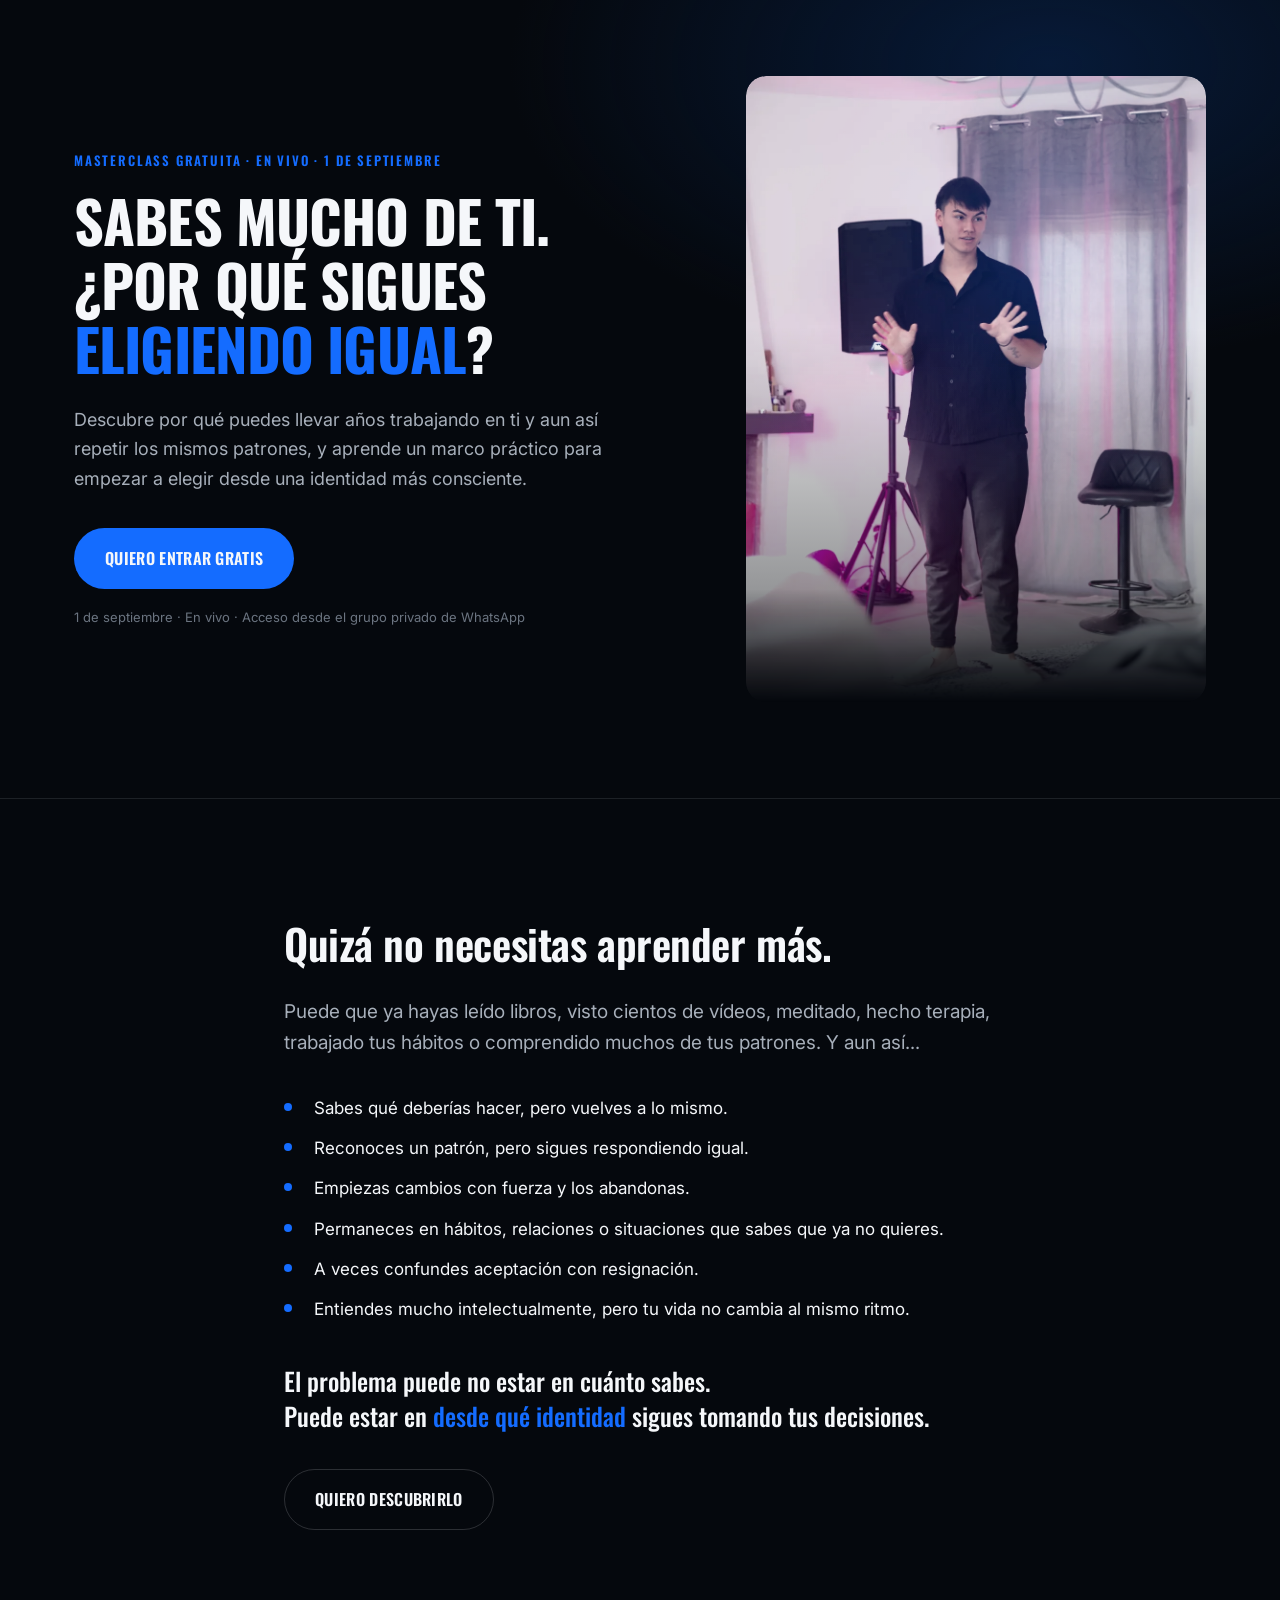
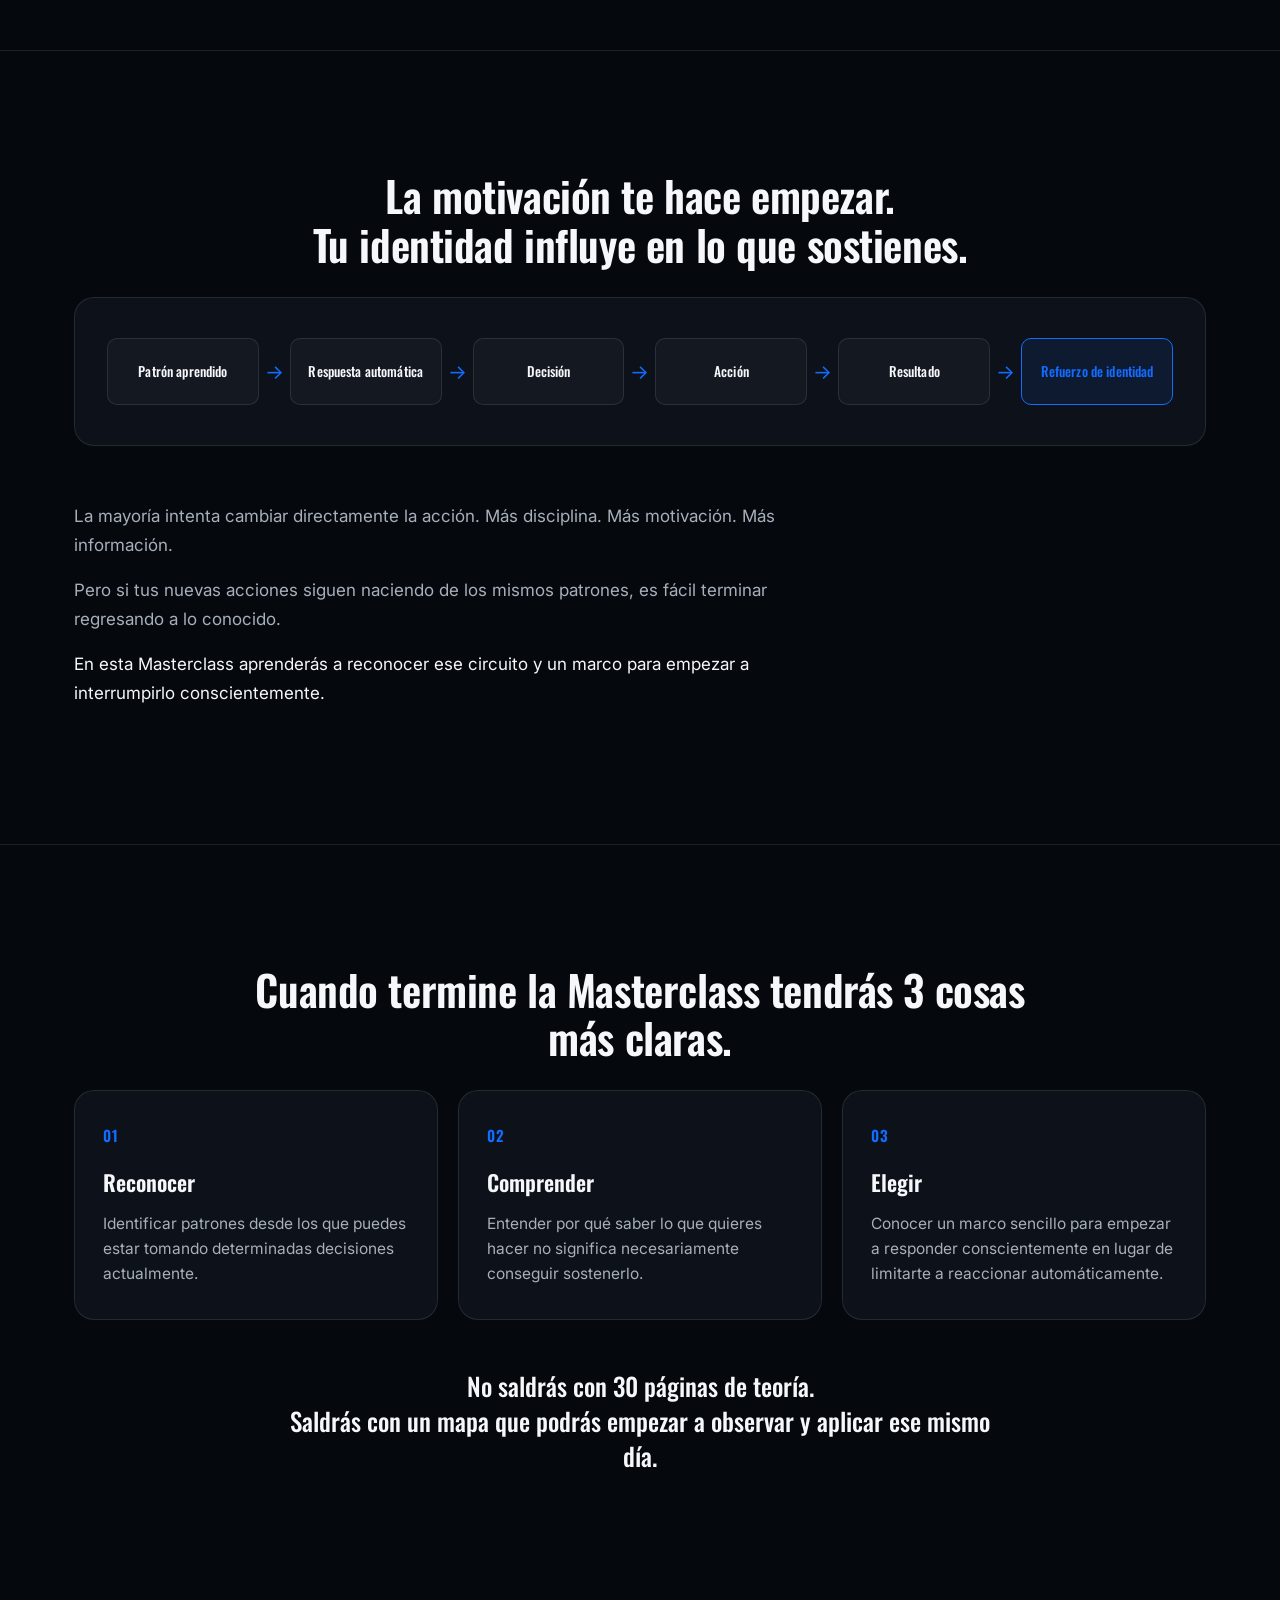
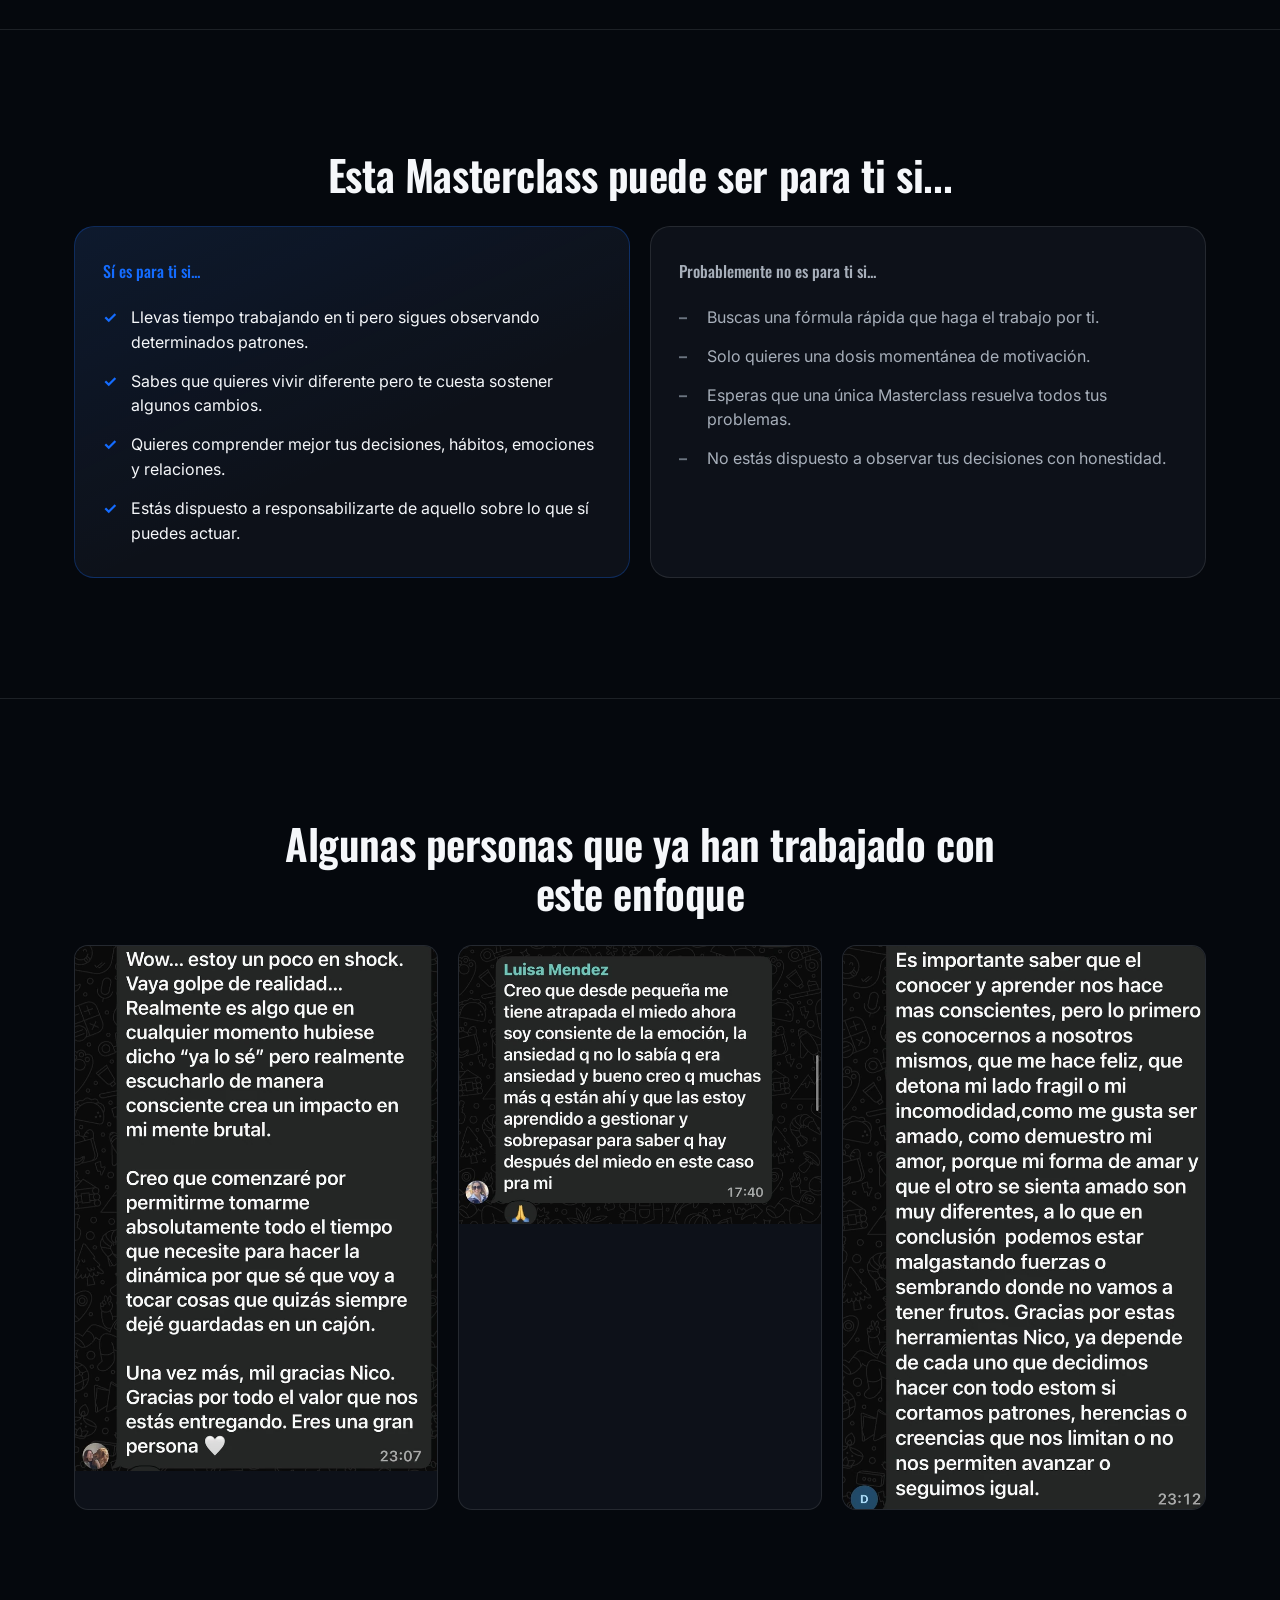
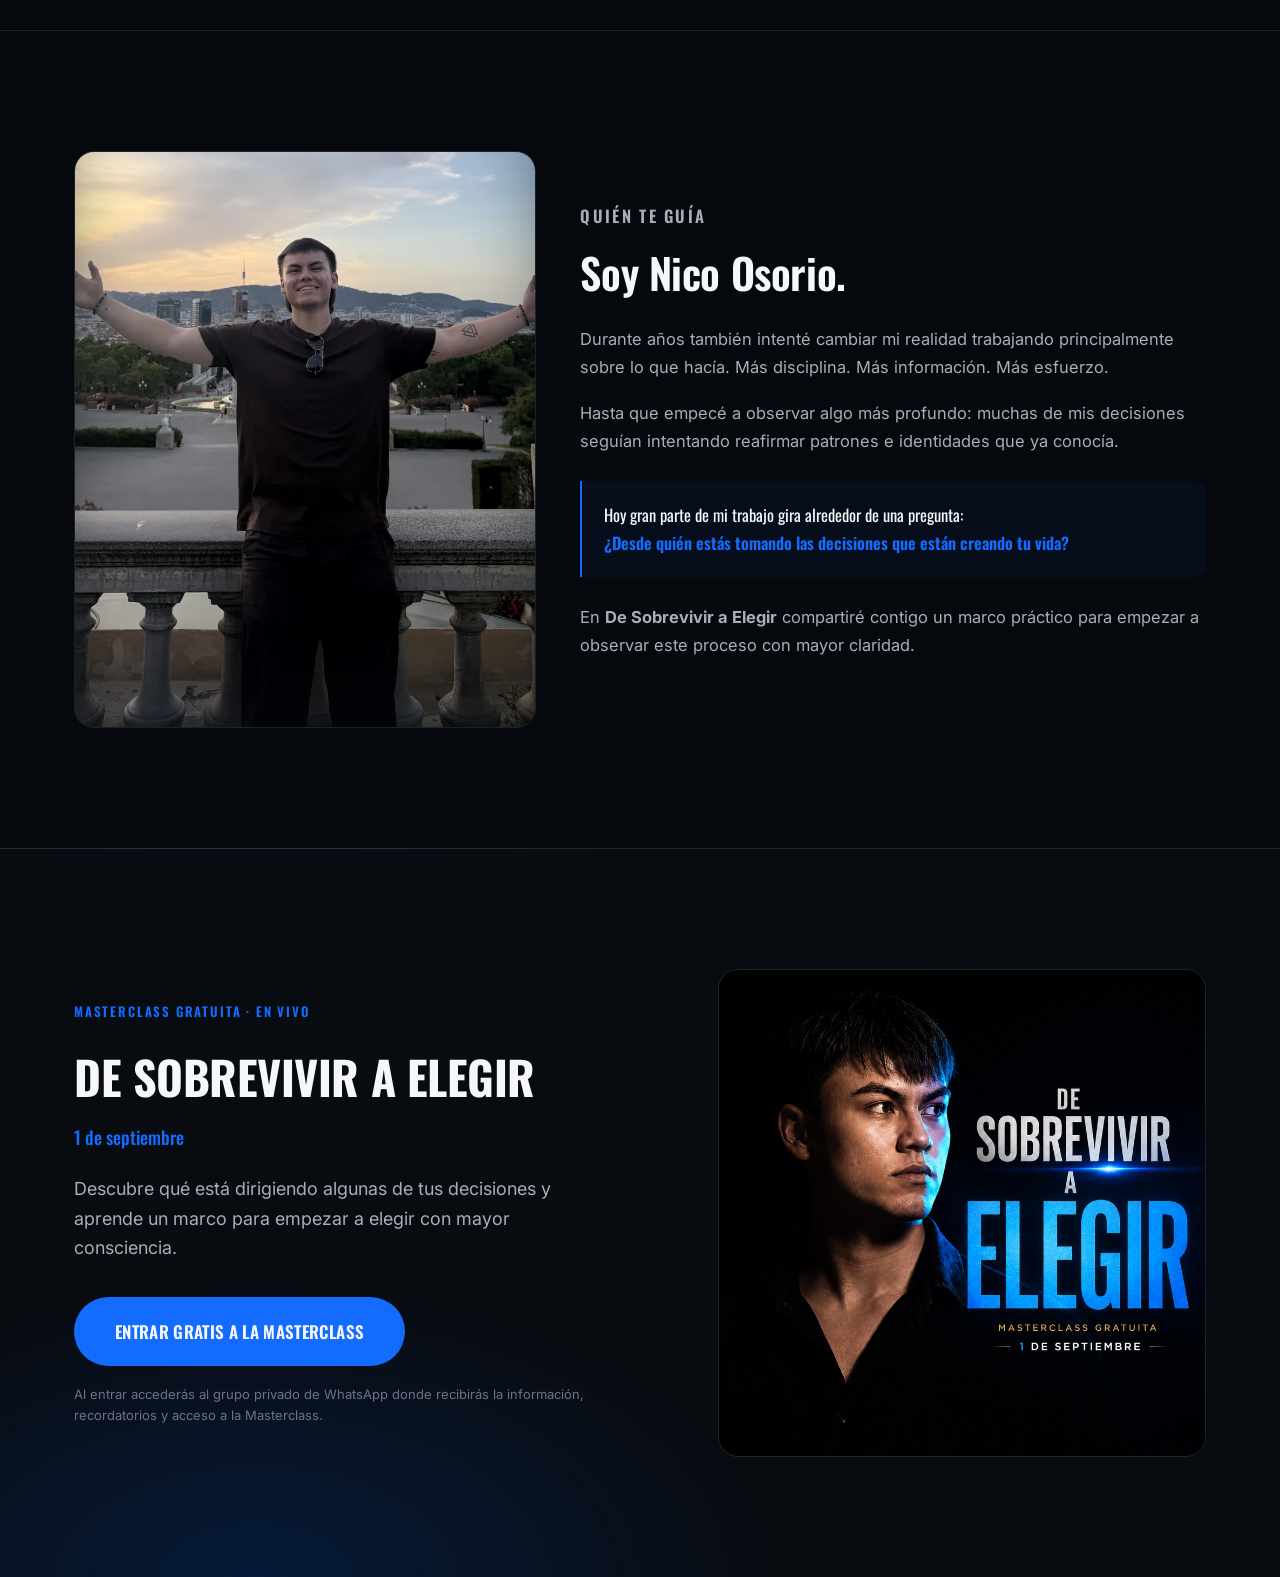
==== commit fcd57bf7: "Add files via upload" ====
--- a/landing/index.html
+++ b/landing/index.html
@@ -4,22 +4,21 @@
 <meta charset="UTF-8">
 <meta name="viewport" content="width=device-width, initial-scale=1, viewport-fit=cover">
 <title>De Sobrevivir a Elegir | Masterclass Gratuita</title>
-<meta name="description" content="Una Masterclass gratuita para comprender qué está dirigiendo algunas de tus decisiones y aprender un marco práctico para empezar a elegir con mayor consciencia.">
-<link rel="canonical" href="https://example.com/">
-<!-- ↑ Sustituye por la URL definitiva de la landing cuando esté publicada -->
+<meta name="description" content="Descubre qué está dirigiendo algunas de tus decisiones y aprende un marco práctico para empezar a elegir con mayor consciencia. Masterclass gratuita en vivo · 1 de septiembre.">
+<link rel="canonical" href="https://www.osorionicolas.com/">
 
 <!-- Open Graph -->
 <meta property="og:type" content="website">
 <meta property="og:title" content="De Sobrevivir a Elegir | Masterclass Gratuita">
-<meta property="og:description" content="Una Masterclass gratuita para comprender qué está dirigiendo algunas de tus decisiones y aprender un marco práctico para empezar a elegir con mayor consciencia.">
+<meta property="og:description" content="Descubre qué está dirigiendo algunas de tus decisiones y aprende un marco práctico para empezar a elegir con mayor consciencia. Masterclass gratuita en vivo · 1 de septiembre.">
 <meta property="og:image" content="assets/images/og-masterclass.webp">
 <meta property="og:locale" content="es_ES">
-<meta property="og:url" content="https://example.com/">
+<meta property="og:url" content="https://www.osorionicolas.com/">
 
 <!-- Twitter Card -->
 <meta name="twitter:card" content="summary_large_image">
 <meta name="twitter:title" content="De Sobrevivir a Elegir | Masterclass Gratuita">
-<meta name="twitter:description" content="Una Masterclass gratuita para comprender qué está dirigiendo algunas de tus decisiones y aprender un marco práctico para empezar a elegir con mayor consciencia.">
+<meta name="twitter:description" content="Descubre qué está dirigiendo algunas de tus decisiones y aprende un marco práctico para empezar a elegir con mayor consciencia. Masterclass gratuita en vivo · 1 de septiembre.">
 <meta name="twitter:image" content="assets/images/og-masterclass.webp">
 
 <meta name="theme-color" content="#05080D">
@@ -67,7 +66,7 @@
     <div class="hero__bg" aria-hidden="true"></div>
     <div class="container hero__grid">
       <div class="hero__copy">
-        <p class="eyebrow">Masterclass gratuita · En vivo · 25 de agosto</p>
+        <p class="eyebrow">Masterclass gratuita · En vivo · 1 de septiembre</p>
         <h1 class="hero__headline">
           SABES MUCHO DE TI. ¿POR QUÉ SIGUES <span class="accent">ELIGIENDO IGUAL</span>?
         </h1>
@@ -75,7 +74,7 @@
           Descubre por qué puedes llevar años trabajando en ti y aun así repetir los mismos patrones, y aprende un marco práctico para empezar a elegir desde una identidad más consciente.
         </p>
         <a class="btn btn--primary js-cta" href="#" data-cta-location="hero">Quiero entrar gratis</a>
-        <p class="microcopy">25 de agosto · En vivo · Acceso desde el grupo privado de WhatsApp</p>
+        <p class="microcopy">1 de septiembre · En vivo · Acceso desde el grupo privado de WhatsApp</p>
       </div>
       <div class="hero__visual">
         <div class="hero__photo-frame">
@@ -242,7 +241,7 @@
       <div class="cta-final__copy">
         <p class="eyebrow">Masterclass gratuita · En vivo</p>
         <h2 class="cta-final__headline">DE SOBREVIVIR A ELEGIR</h2>
-        <p class="cta-final__date">25 de agosto</p>
+        <p class="cta-final__date">1 de septiembre</p>
         <p class="hero__subheadline">
           Descubre qué está dirigiendo algunas de tus decisiones y aprende un marco para empezar a elegir con mayor consciencia.
         </p>
@@ -250,7 +249,7 @@
         <p class="microcopy">Al entrar accederás al grupo privado de WhatsApp donde recibirás la información, recordatorios y acceso a la Masterclass.</p>
       </div>
       <div class="cta-final__visual">
-        <img src="assets/images/masterclass-cover.webp" width="900" height="900" loading="lazy" alt="Cartel oficial de la Masterclass De Sobrevivir a Elegir, 25 de agosto">
+        <img src="assets/images/masterclass-cover.webp" width="900" height="900" loading="lazy" alt="Cartel oficial de la Masterclass De Sobrevivir a Elegir, 1 de septiembre">
       </div>
     </div>
   </section>
--- a/landing/css/styles.css
+++ b/landing/css/styles.css
@@ -495,6 +495,15 @@
   border: 1px solid var(--border);
   max-width: 420px;
   margin: 0 auto;
+  aspect-ratio: 1 / 1;
+  width: 100%;
+  height: auto;
+}
+.cta-final__visual img {
+  width: 100%;
+  height: 100%;
+  object-fit: cover;
+  display: block;
 }
 
 /* ---------- Sticky CTA (mobile) ---------- */
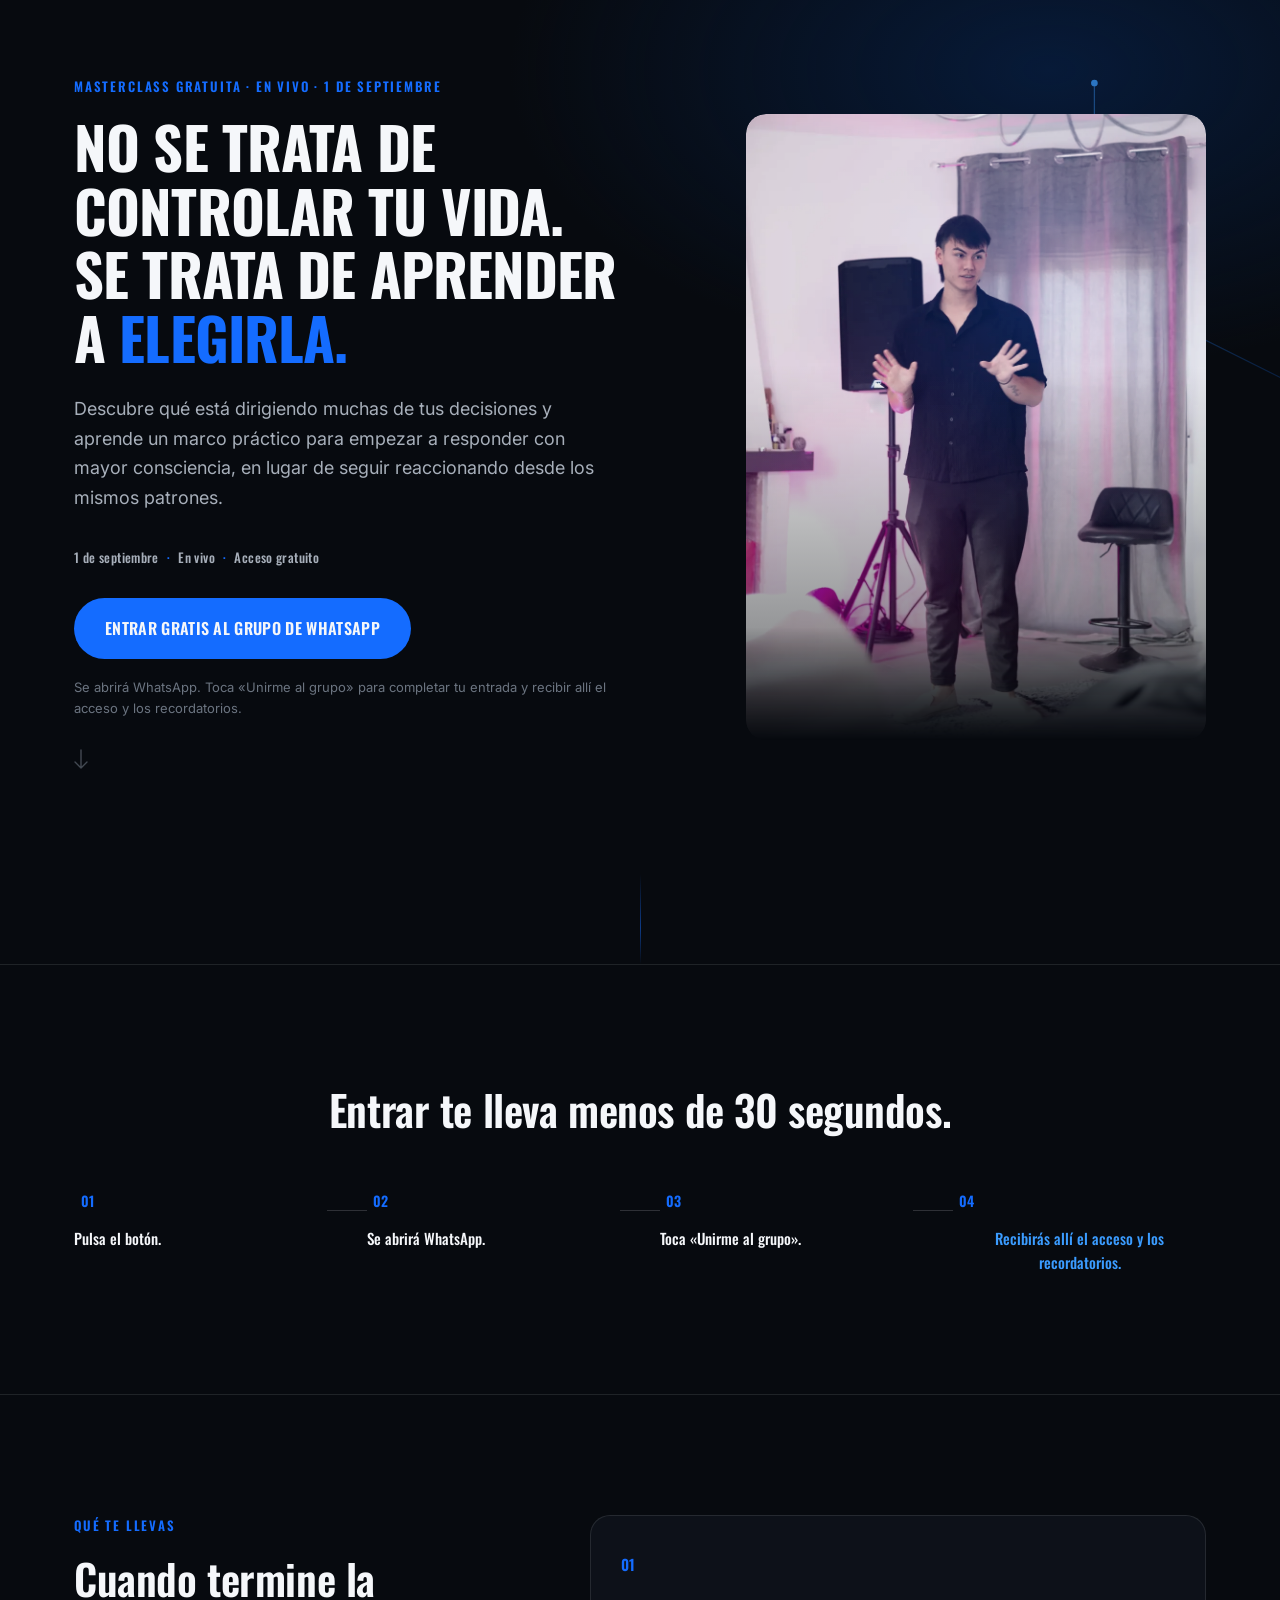
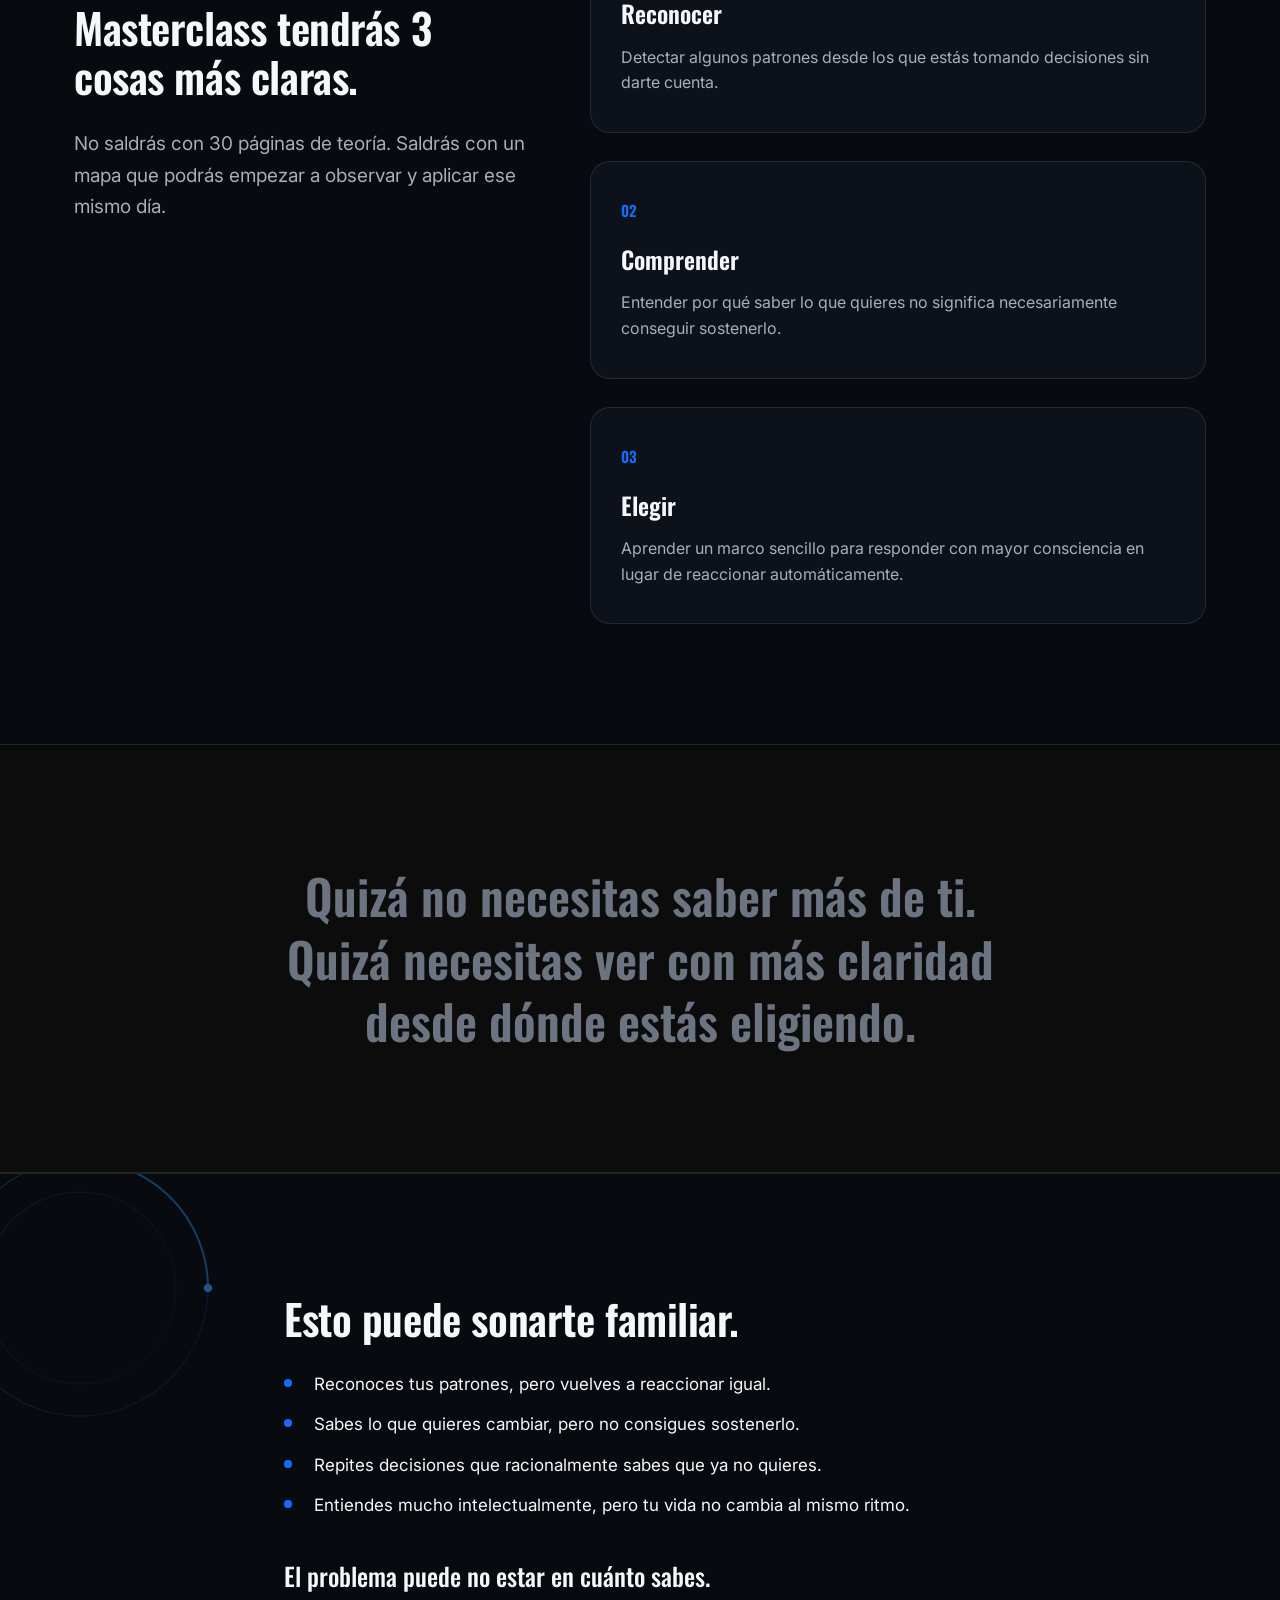
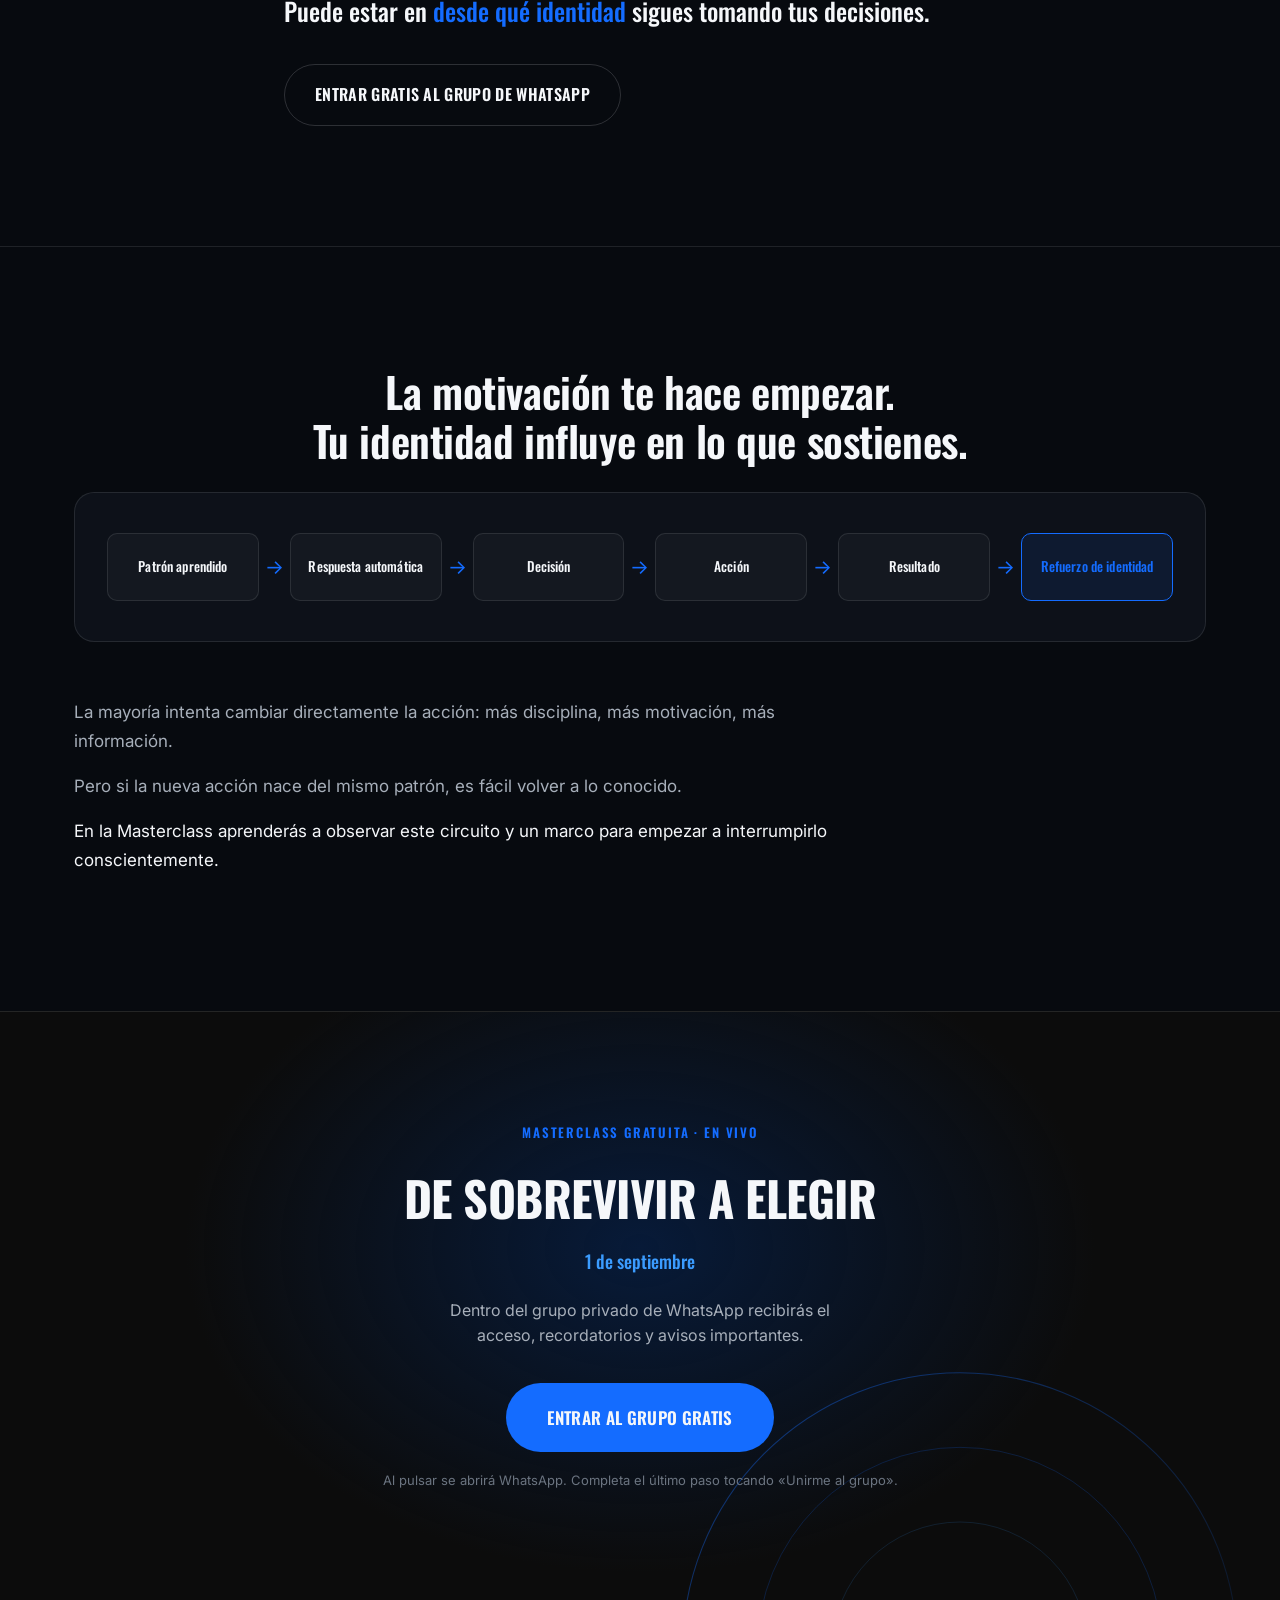
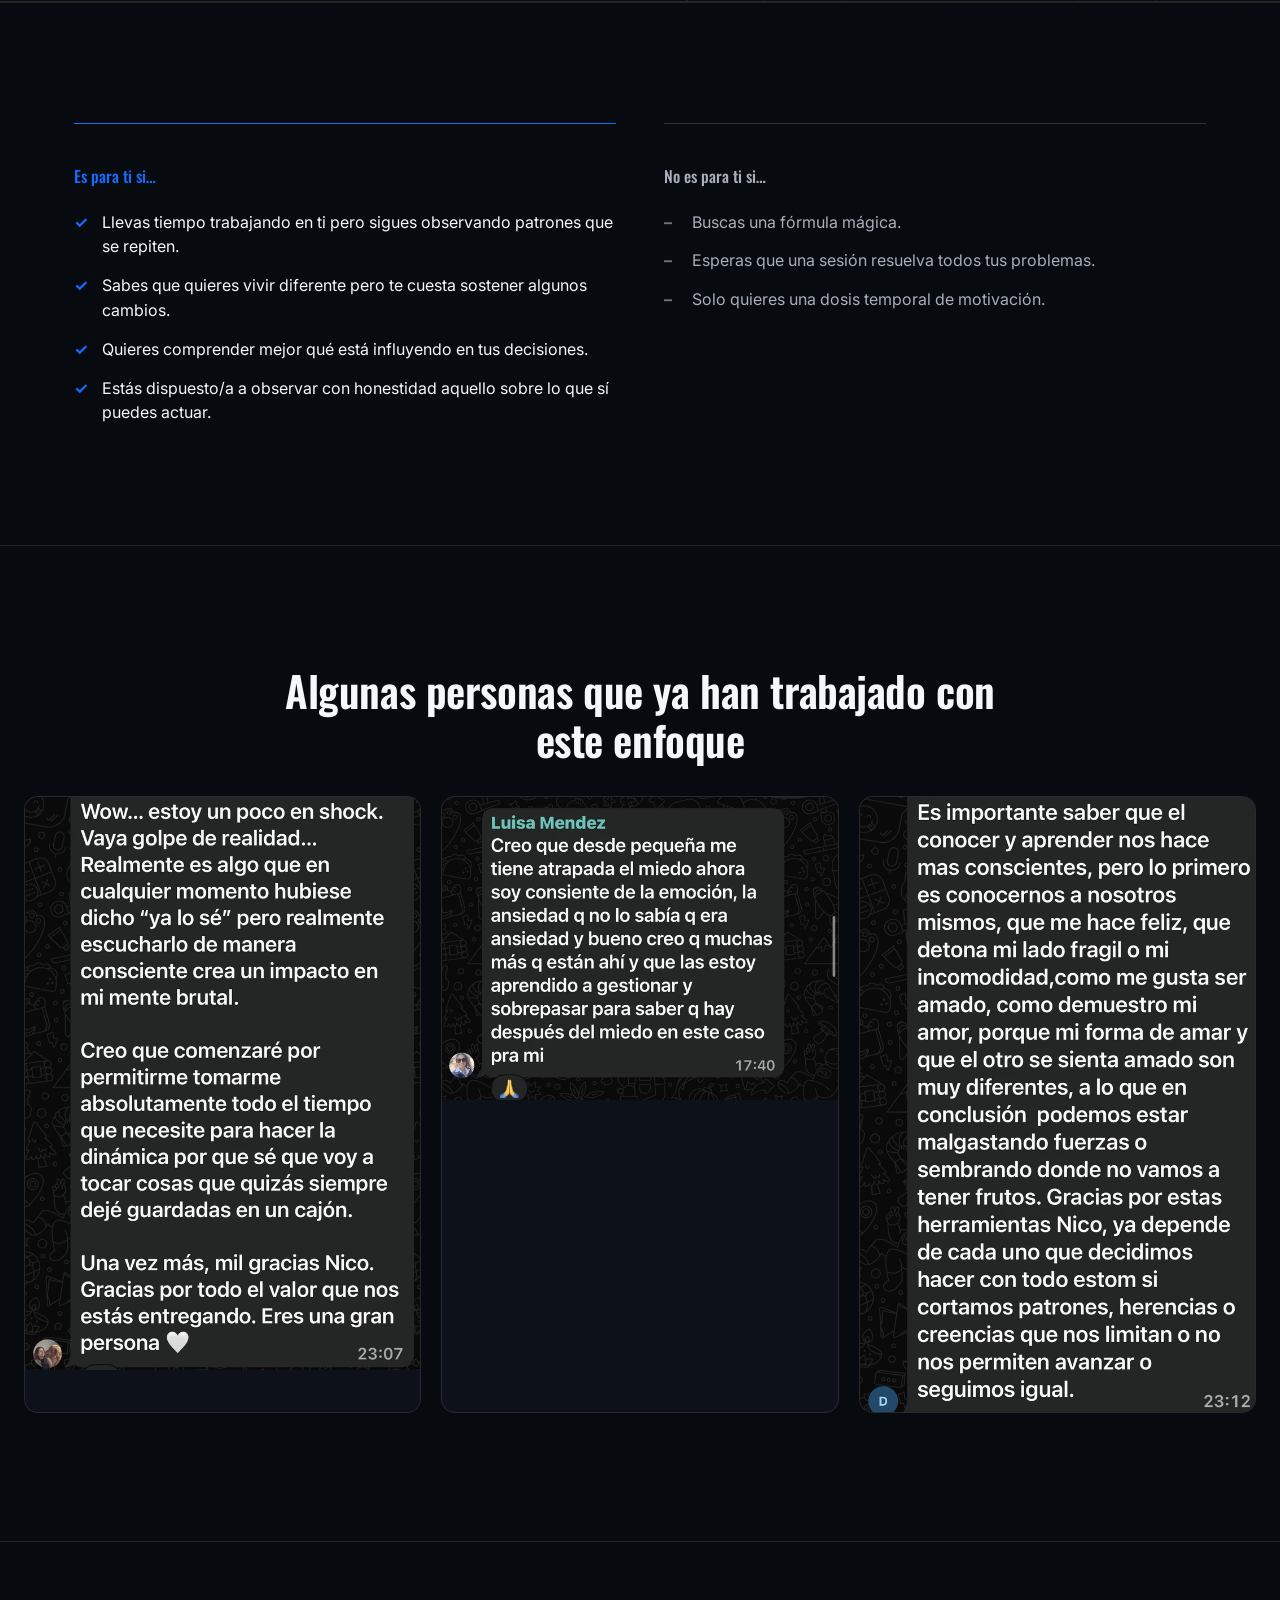
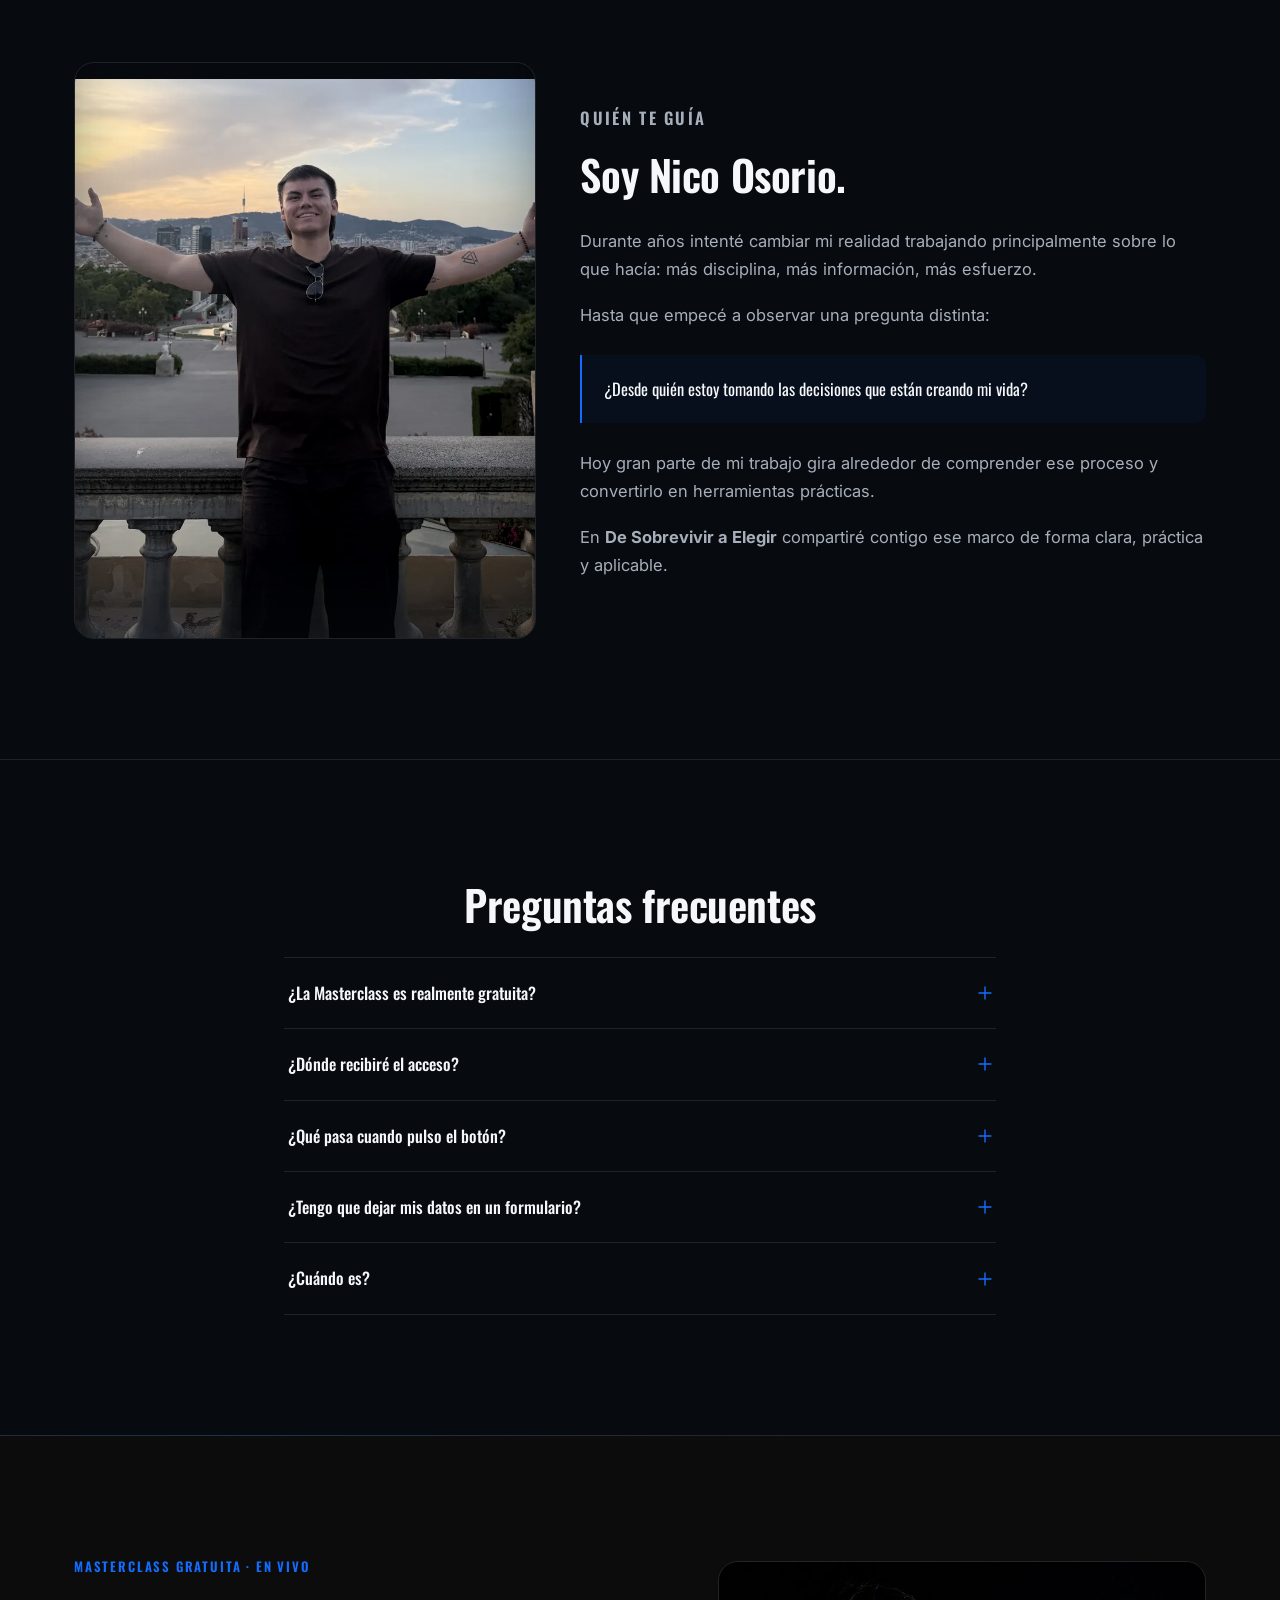
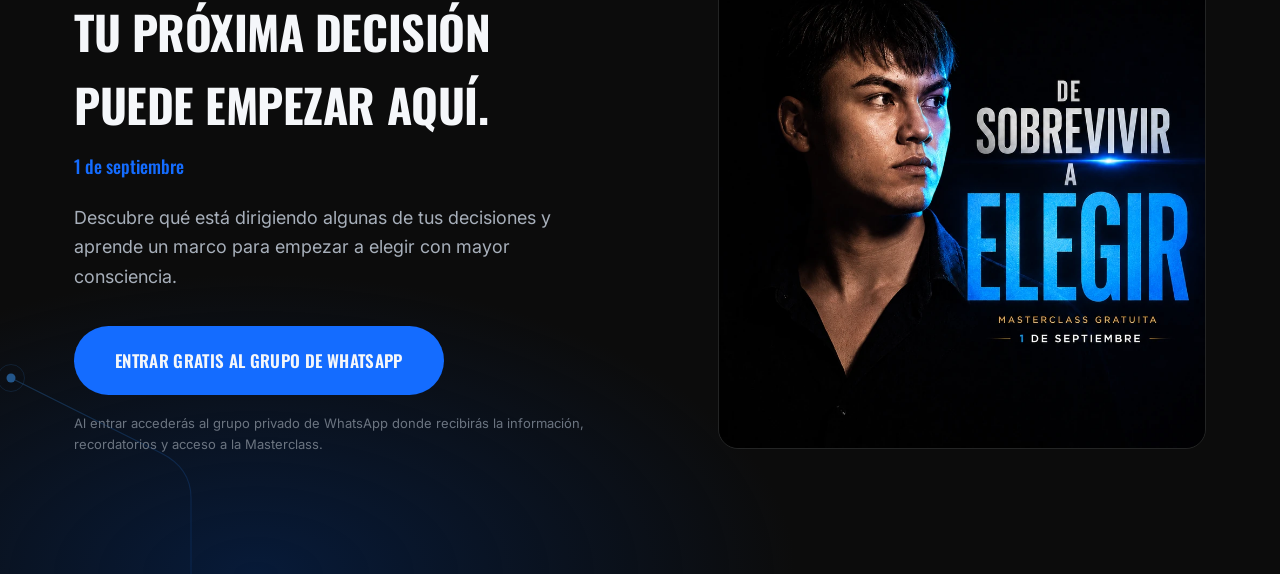
==== commit 12d20049: "Add files via upload" ====
--- a/landing/index.html
+++ b/landing/index.html
@@ -3,8 +3,8 @@
 <head>
 <meta charset="UTF-8">
 <meta name="viewport" content="width=device-width, initial-scale=1, viewport-fit=cover">
-<title>De Sobrevivir a Elegir | Masterclass Gratuita</title>
-<meta name="description" content="Descubre qué está dirigiendo algunas de tus decisiones y aprende un marco práctico para empezar a elegir con mayor consciencia. Masterclass gratuita en vivo · 1 de septiembre.">
+<title>De Sobrevivir a Elegir | Masterclass Gratuita · 1 de Septiembre</title>
+<meta name="description" content="Masterclass gratuita en vivo para comprender qué dirige determinadas decisiones y aprender un marco práctico para elegir con mayor consciencia.">
 <link rel="canonical" href="https://www.osorionicolas.com/">
 
 <!-- Open Graph -->
@@ -21,7 +21,7 @@
 <meta name="twitter:description" content="Descubre qué está dirigiendo algunas de tus decisiones y aprende un marco práctico para empezar a elegir con mayor consciencia. Masterclass gratuita en vivo · 1 de septiembre.">
 <meta name="twitter:image" content="assets/images/og-masterclass.webp">
 
-<meta name="theme-color" content="#05080D">
+<meta name="theme-color" content="#070A0F">
 <link rel="icon" href="assets/icons/favicon.svg" type="image/svg+xml">
 
 <link rel="preload" as="image" href="assets/images/hero-nico.webp">
@@ -59,22 +59,53 @@
 
 <a class="skip-link" href="#hero">Saltar al contenido</a>
 
+<!-- decorative SVG sprite defs (gradients reused by inline abstract objects) -->
+<svg width="0" height="0" style="position:absolute" aria-hidden="true">
+  <defs>
+    <linearGradient id="gradBlue" x1="0%" y1="0%" x2="100%" y2="100%">
+      <stop offset="0%" stop-color="#3B9CFF"/>
+      <stop offset="100%" stop-color="#0B3E8C"/>
+    </linearGradient>
+    <linearGradient id="gradBlueSoft" x1="0%" y1="0%" x2="100%" y2="100%">
+      <stop offset="0%" stop-color="#146CFF" stop-opacity="0.9"/>
+      <stop offset="100%" stop-color="#146CFF" stop-opacity="0"/>
+    </linearGradient>
+  </defs>
+</svg>
+
 <main>
 
   <!-- ============ HERO ============ -->
   <section id="hero" class="hero">
     <div class="hero__bg" aria-hidden="true"></div>
+    <div class="hero__object" aria-hidden="true" data-parallax="18">
+      <svg viewBox="0 0 400 500" fill="none" xmlns="http://www.w3.org/2000/svg">
+        <path d="M60 20 L60 220 Q60 260 100 280 L300 380" stroke="url(#gradBlue)" stroke-width="1.5" stroke-linecap="round" opacity="0.55"/>
+        <path d="M60 220 Q60 260 20 280 L-60 340" stroke="url(#gradBlue)" stroke-width="1.5" stroke-linecap="round" opacity="0.3"/>
+        <circle cx="60" cy="20" r="4" fill="#3B9CFF"/>
+        <circle cx="60" cy="220" r="5" fill="#146CFF"/>
+        <circle cx="300" cy="380" r="6" fill="#3B9CFF"/>
+        <circle cx="300" cy="380" r="16" stroke="#3B9CFF" stroke-width="1" opacity="0.35"/>
+      </svg>
+    </div>
     <div class="container hero__grid">
       <div class="hero__copy">
         <p class="eyebrow">Masterclass gratuita · En vivo · 1 de septiembre</p>
         <h1 class="hero__headline">
-          SABES MUCHO DE TI. ¿POR QUÉ SIGUES <span class="accent">ELIGIENDO IGUAL</span>?
+          NO SE TRATA DE CONTROLAR TU VIDA.<br>
+          SE TRATA DE APRENDER A <span class="accent">ELEGIRLA.</span>
         </h1>
         <p class="hero__subheadline">
-          Descubre por qué puedes llevar años trabajando en ti y aun así repetir los mismos patrones, y aprende un marco práctico para empezar a elegir desde una identidad más consciente.
-        </p>
-        <a class="btn btn--primary js-cta" href="#" data-cta-location="hero">Quiero entrar gratis</a>
-        <p class="microcopy">1 de septiembre · En vivo · Acceso desde el grupo privado de WhatsApp</p>
+          Descubre qué está dirigiendo muchas de tus decisiones y aprende un marco práctico para empezar a responder con mayor consciencia, en lugar de seguir reaccionando desde los mismos patrones.
+        </p>
+        <p class="hero__meta">
+          <span>1 de septiembre</span><span aria-hidden="true">·</span><span>En vivo</span><span aria-hidden="true">·</span><span>Acceso gratuito</span>
+        </p>
+        <a class="btn btn--primary js-cta js-magnet" href="#" data-cta-location="hero">Entrar gratis al grupo de WhatsApp</a>
+        <p class="microcopy">Se abrirá WhatsApp. Toca «Unirme al grupo» para completar tu entrada y recibir allí el acceso y los recordatorios.</p>
+        <div class="hero__arrow" aria-hidden="true">
+          <svg width="14" height="22" viewBox="0 0 14 22" fill="none"><path d="M7 1v18M1 13l6 6 6-6" stroke="#6B7480" stroke-width="1.4" stroke-linecap="round" stroke-linejoin="round"/></svg>
+        </div>
       </div>
       <div class="hero__visual">
         <div class="hero__photo-frame">
@@ -84,31 +115,98 @@
     </div>
   </section>
 
-  <!-- ============ RECONOCIMIENTO ============ -->
-  <section class="section reconocimiento reveal">
+  <div class="transition-line" aria-hidden="true"><span></span></div>
+
+  <!-- ============ CÓMO FUNCIONA (30 segundos) ============ -->
+  <section class="section how-it-works reveal">
+    <div class="container">
+      <h2 class="section__headline section__headline--center">Entrar te lleva menos de 30 segundos.</h2>
+      <div class="steps" role="list">
+        <div class="steps__item" role="listitem">
+          <span class="steps__num">01</span>
+          <p>Pulsa el botón.</p>
+        </div>
+        <div class="steps__line" aria-hidden="true"></div>
+        <div class="steps__item" role="listitem">
+          <span class="steps__num">02</span>
+          <p>Se abrirá WhatsApp.</p>
+        </div>
+        <div class="steps__line" aria-hidden="true"></div>
+        <div class="steps__item" role="listitem">
+          <span class="steps__num">03</span>
+          <p>Toca «Unirme al grupo».</p>
+        </div>
+        <div class="steps__line" aria-hidden="true"></div>
+        <div class="steps__item steps__item--accent" role="listitem">
+          <span class="steps__num">04</span>
+          <p>Recibirás allí el acceso y los recordatorios.</p>
+        </div>
+      </div>
+    </div>
+  </section>
+
+  <!-- ============ RECONOCER / COMPRENDER / ELEGIR ============ -->
+  <section class="section pillars">
+    <div class="container pillars__grid">
+      <div class="pillars__intro reveal">
+        <p class="eyebrow">Qué te llevas</p>
+        <h2 class="section__headline">Cuando termine la Masterclass tendrás 3 cosas más claras.</h2>
+        <p class="section__lead">No saldrás con 30 páginas de teoría. Saldrás con un mapa que podrás empezar a observar y aplicar ese mismo día.</p>
+      </div>
+      <div class="pillars__stack">
+        <article class="pillar-card pillar-card--1 reveal">
+          <span class="pillar-card__num">01</span>
+          <h3>Reconocer</h3>
+          <p>Detectar algunos patrones desde los que estás tomando decisiones sin darte cuenta.</p>
+        </article>
+        <article class="pillar-card pillar-card--2 reveal">
+          <span class="pillar-card__num">02</span>
+          <h3>Comprender</h3>
+          <p>Entender por qué saber lo que quieres no significa necesariamente conseguir sostenerlo.</p>
+        </article>
+        <article class="pillar-card pillar-card--3 reveal">
+          <span class="pillar-card__num">03</span>
+          <h3>Elegir</h3>
+          <p>Aprender un marco sencillo para responder con mayor consciencia en lugar de reaccionar automáticamente.</p>
+        </article>
+      </div>
+    </div>
+  </section>
+
+  <!-- ============ SCROLL STATEMENT ============ -->
+  <section class="statement" aria-label="Quizá no necesitas saber más de ti, sino ver con más claridad desde dónde estás eligiendo">
     <div class="container container--narrow">
-      <h2 class="section__headline">Quizá no necesitas aprender más.</h2>
-      <p class="section__lead">
-        Puede que ya hayas leído libros, visto cientos de vídeos, meditado, hecho terapia, trabajado tus hábitos o comprendido muchos de tus patrones.
-        Y aun así...
-      </p>
+      <p class="statement__text js-animated-text">Quizá no necesitas saber más de ti. Quizá necesitas ver con más claridad desde dónde estás eligiendo.</p>
+    </div>
+  </section>
+
+  <!-- ============ PROBLEMA ============ -->
+  <section class="section problema reveal">
+    <div class="problema__object" aria-hidden="true" data-parallax="14">
+      <svg viewBox="0 0 300 300" fill="none" xmlns="http://www.w3.org/2000/svg">
+        <circle cx="150" cy="150" r="120" stroke="url(#gradBlue)" stroke-width="1.2" opacity="0.4"/>
+        <circle cx="150" cy="150" r="90" stroke="url(#gradBlue)" stroke-width="1" opacity="0.25"/>
+        <path d="M150 30 A120 120 0 0 1 270 150" stroke="#3B9CFF" stroke-width="2" stroke-linecap="round" opacity="0.6"/>
+        <circle cx="270" cy="150" r="4" fill="#3B9CFF"/>
+      </svg>
+    </div>
+    <div class="container container--narrow">
+      <h2 class="section__headline">Esto puede sonarte familiar.</h2>
       <ul class="check-list">
-        <li>Sabes qué deberías hacer, pero vuelves a lo mismo.</li>
-        <li>Reconoces un patrón, pero sigues respondiendo igual.</li>
-        <li>Empiezas cambios con fuerza y los abandonas.</li>
-        <li>Permaneces en hábitos, relaciones o situaciones que sabes que ya no quieres.</li>
-        <li>A veces confundes aceptación con resignación.</li>
+        <li>Reconoces tus patrones, pero vuelves a reaccionar igual.</li>
+        <li>Sabes lo que quieres cambiar, pero no consigues sostenerlo.</li>
+        <li>Repites decisiones que racionalmente sabes que ya no quieres.</li>
         <li>Entiendes mucho intelectualmente, pero tu vida no cambia al mismo ritmo.</li>
       </ul>
       <p class="section__remate">
         El problema puede no estar en cuánto sabes.<br>
         Puede estar en <em>desde qué identidad</em> sigues tomando tus decisiones.
       </p>
-      <a class="btn btn--secondary js-cta" href="#" data-cta-location="reconocimiento">Quiero descubrirlo</a>
-    </div>
-  </section>
-
-  <!-- ============ NUEVO MECANISMO ============ -->
+      <a class="btn btn--secondary js-cta" href="#" data-cta-location="problem">Entrar gratis al grupo de WhatsApp</a>
+    </div>
+  </section>
+
+  <!-- ============ MECANISMO ============ -->
   <section class="section mecanismo reveal">
     <div class="container">
       <h2 class="section__headline section__headline--center">
@@ -131,69 +229,56 @@
 
       <div class="container--narrow mecanismo__text">
         <p>
-          La mayoría intenta cambiar directamente la acción. Más disciplina. Más motivación. Más información.
+          La mayoría intenta cambiar directamente la acción: más disciplina, más motivación, más información.
         </p>
         <p>
-          Pero si tus nuevas acciones siguen naciendo de los mismos patrones, es fácil terminar regresando a lo conocido.
+          Pero si la nueva acción nace del mismo patrón, es fácil volver a lo conocido.
         </p>
         <p>
-          En esta Masterclass aprenderás a reconocer ese circuito y un marco para empezar a interrumpirlo conscientemente.
-        </p>
-      </div>
-    </div>
-  </section>
-
-  <!-- ============ QUÉ TE LLEVAS ============ -->
-  <section class="section te-llevas reveal">
-    <div class="container">
-      <h2 class="section__headline section__headline--center">Cuando termine la Masterclass tendrás 3 cosas más claras.</h2>
-
-      <div class="cards-3">
-        <article class="card-numbered">
-          <span class="card-numbered__num">01</span>
-          <h3>Reconocer</h3>
-          <p>Identificar patrones desde los que puedes estar tomando determinadas decisiones actualmente.</p>
-        </article>
-        <article class="card-numbered">
-          <span class="card-numbered__num">02</span>
-          <h3>Comprender</h3>
-          <p>Entender por qué saber lo que quieres hacer no significa necesariamente conseguir sostenerlo.</p>
-        </article>
-        <article class="card-numbered">
-          <span class="card-numbered__num">03</span>
-          <h3>Elegir</h3>
-          <p>Conocer un marco sencillo para empezar a responder conscientemente en lugar de limitarte a reaccionar automáticamente.</p>
-        </article>
-      </div>
-
-      <p class="section__remate section__remate--center">
-        No saldrás con 30 páginas de teoría.<br>
-        Saldrás con un mapa que podrás empezar a observar y aplicar ese mismo día.
-      </p>
+          En la Masterclass aprenderás a observar este circuito y un marco para empezar a interrumpirlo conscientemente.
+        </p>
+      </div>
+    </div>
+  </section>
+
+  <!-- ============ BLOQUE EVENTO ============ -->
+  <section class="event-block reveal">
+    <div class="event-block__object" aria-hidden="true" data-parallax="24">
+      <svg viewBox="0 0 600 600" fill="none" xmlns="http://www.w3.org/2000/svg">
+        <circle cx="300" cy="300" r="260" stroke="url(#gradBlueSoft)" stroke-width="1" opacity="0.5"/>
+        <circle cx="300" cy="300" r="190" stroke="#146CFF" stroke-width="0.75" opacity="0.25"/>
+        <circle cx="300" cy="300" r="120" stroke="#3B9CFF" stroke-width="0.75" opacity="0.18"/>
+      </svg>
+    </div>
+    <div class="container event-block__inner">
+      <p class="eyebrow">Masterclass gratuita · En vivo</p>
+      <h2 class="event-block__title">DE SOBREVIVIR A ELEGIR</h2>
+      <p class="event-block__date">1 de septiembre</p>
+      <p class="event-block__text">Dentro del grupo privado de WhatsApp recibirás el acceso, recordatorios y avisos importantes.</p>
+      <a class="btn btn--primary btn--large js-cta js-magnet" href="#" data-cta-location="event_block">Entrar al grupo gratis</a>
+      <p class="microcopy">Al pulsar se abrirá WhatsApp. Completa el último paso tocando «Unirme al grupo».</p>
     </div>
   </section>
 
   <!-- ============ PARA QUIÉN ES / NO ES ============ -->
   <section class="section cualificacion reveal">
     <div class="container">
-      <h2 class="section__headline section__headline--center">Esta Masterclass puede ser para ti si...</h2>
-      <div class="split-2">
+      <div class="split-2 split-2--lines">
         <div class="split-2__col split-2__col--yes">
-          <h3 class="split-2__subtitle split-2__subtitle--accent">Sí es para ti si...</h3>
+          <h3 class="split-2__subtitle split-2__subtitle--accent">Es para ti si…</h3>
           <ul class="qualify-list qualify-list--yes">
-            <li>Llevas tiempo trabajando en ti pero sigues observando determinados patrones.</li>
+            <li>Llevas tiempo trabajando en ti pero sigues observando patrones que se repiten.</li>
             <li>Sabes que quieres vivir diferente pero te cuesta sostener algunos cambios.</li>
-            <li>Quieres comprender mejor tus decisiones, hábitos, emociones y relaciones.</li>
-            <li>Estás dispuesto a responsabilizarte de aquello sobre lo que sí puedes actuar.</li>
+            <li>Quieres comprender mejor qué está influyendo en tus decisiones.</li>
+            <li>Estás dispuesto/a a observar con honestidad aquello sobre lo que sí puedes actuar.</li>
           </ul>
         </div>
         <div class="split-2__col split-2__col--no">
-          <h3 class="split-2__subtitle">Probablemente no es para ti si...</h3>
+          <h3 class="split-2__subtitle">No es para ti si…</h3>
           <ul class="qualify-list qualify-list--no">
-            <li>Buscas una fórmula rápida que haga el trabajo por ti.</li>
-            <li>Solo quieres una dosis momentánea de motivación.</li>
-            <li>Esperas que una única Masterclass resuelva todos tus problemas.</li>
-            <li>No estás dispuesto a observar tus decisiones con honestidad.</li>
+            <li>Buscas una fórmula mágica.</li>
+            <li>Esperas que una sesión resuelva todos tus problemas.</li>
+            <li>Solo quieres una dosis temporal de motivación.</li>
           </ul>
         </div>
       </div>
@@ -204,17 +289,17 @@
   <section class="section testimonios reveal">
     <div class="container">
       <h2 class="section__headline section__headline--center">Algunas personas que ya han trabajado con este enfoque</h2>
-      <div class="testimonios__grid">
-        <figure class="testimonio-card">
-          <img src="assets/images/testimonio-01.webp" width="700" height="1016" loading="lazy" alt="Captura de conversación de WhatsApp con un testimonio sobre el impacto del trabajo con Nico">
-        </figure>
-        <figure class="testimonio-card">
-          <img src="assets/images/testimonio-02.webp" width="700" height="537" loading="lazy" alt="Captura de conversación de WhatsApp con un testimonio de Luisa Méndez sobre gestionar el miedo y la ansiedad">
-        </figure>
-        <figure class="testimonio-card">
-          <img src="assets/images/testimonio-03.webp" width="700" height="1089" loading="lazy" alt="Captura de conversación de WhatsApp con un testimonio sobre conocerse a uno mismo y cortar patrones heredados">
-        </figure>
-      </div>
+    </div>
+    <div class="testimonios__grid">
+      <figure class="testimonio-card">
+        <img src="assets/images/testimonio-01.webp" width="700" height="1016" loading="lazy" alt="Captura de conversación de WhatsApp con un testimonio sobre el impacto del trabajo con Nico">
+      </figure>
+      <figure class="testimonio-card">
+        <img src="assets/images/testimonio-02.webp" width="700" height="537" loading="lazy" alt="Captura de conversación de WhatsApp con un testimonio de Luisa Méndez sobre gestionar el miedo y la ansiedad">
+      </figure>
+      <figure class="testimonio-card">
+        <img src="assets/images/testimonio-03.webp" width="700" height="1089" loading="lazy" alt="Captura de conversación de WhatsApp con un testimonio sobre conocerse a uno mismo y cortar patrones heredados">
+      </figure>
     </div>
   </section>
 
@@ -222,30 +307,93 @@
   <section class="section guia reveal">
     <div class="container guia__grid">
       <div class="guia__photo-frame">
-        <img class="guia__photo" src="assets/images/about-nico.webp" width="800" height="1000" loading="lazy" alt="Nico Osorio al aire libre, con los brazos abiertos frente al perfil de una ciudad al atardecer">
+        <img class="guia__photo" src="assets/images/about-nico.webp" width="800" height="1000" loading="lazy" alt="Nico Osorio al aire libre, con los brazos abiertos frente al perfil de una ciudad al atardecer" data-parallax="16">
       </div>
       <div class="guia__copy">
         <p class="eyebrow">Quién te guía</p>
         <h2 class="section__headline">Soy Nico Osorio.</h2>
-        <p>Durante años también intenté cambiar mi realidad trabajando principalmente sobre lo que hacía. Más disciplina. Más información. Más esfuerzo.</p>
-        <p>Hasta que empecé a observar algo más profundo: muchas de mis decisiones seguían intentando reafirmar patrones e identidades que ya conocía.</p>
-        <p class="guia__question">Hoy gran parte de mi trabajo gira alrededor de una pregunta:<br><strong>¿Desde quién estás tomando las decisiones que están creando tu vida?</strong></p>
-        <p>En <strong>De Sobrevivir a Elegir</strong> compartiré contigo un marco práctico para empezar a observar este proceso con mayor claridad.</p>
+        <p>Durante años intenté cambiar mi realidad trabajando principalmente sobre lo que hacía: más disciplina, más información, más esfuerzo.</p>
+        <p>Hasta que empecé a observar una pregunta distinta:</p>
+        <p class="guia__question">¿Desde quién estoy tomando las decisiones que están creando mi vida?</p>
+        <p>Hoy gran parte de mi trabajo gira alrededor de comprender ese proceso y convertirlo en herramientas prácticas.</p>
+        <p>En <strong>De Sobrevivir a Elegir</strong> compartiré contigo ese marco de forma clara, práctica y aplicable.</p>
+      </div>
+    </div>
+  </section>
+
+  <!-- ============ FAQ ============ -->
+  <section class="section faq reveal">
+    <div class="container container--narrow">
+      <h2 class="section__headline section__headline--center">Preguntas frecuentes</h2>
+      <div class="accordion">
+        <div class="accordion__item">
+          <button class="accordion__trigger" aria-expanded="false">
+            <span>¿La Masterclass es realmente gratuita?</span>
+            <svg class="accordion__icon" width="14" height="14" viewBox="0 0 14 14" fill="none" aria-hidden="true"><path d="M7 1v12M1 7h12" stroke="currentColor" stroke-width="1.4" stroke-linecap="round"/></svg>
+          </button>
+          <div class="accordion__panel">
+            <p>Sí. El acceso a la Masterclass es 100% gratuito, no se te pedirá ningún pago para entrar.</p>
+          </div>
+        </div>
+        <div class="accordion__item">
+          <button class="accordion__trigger" aria-expanded="false">
+            <span>¿Dónde recibiré el acceso?</span>
+            <svg class="accordion__icon" width="14" height="14" viewBox="0 0 14 14" fill="none" aria-hidden="true"><path d="M7 1v12M1 7h12" stroke="currentColor" stroke-width="1.4" stroke-linecap="round"/></svg>
+          </button>
+          <div class="accordion__panel">
+            <p>Dentro del grupo privado de WhatsApp. Al entrar recibirás ahí la información, los recordatorios y el acceso a la Masterclass.</p>
+          </div>
+        </div>
+        <div class="accordion__item">
+          <button class="accordion__trigger" aria-expanded="false">
+            <span>¿Qué pasa cuando pulso el botón?</span>
+            <svg class="accordion__icon" width="14" height="14" viewBox="0 0 14 14" fill="none" aria-hidden="true"><path d="M7 1v12M1 7h12" stroke="currentColor" stroke-width="1.4" stroke-linecap="round"/></svg>
+          </button>
+          <div class="accordion__panel">
+            <p>Se abre WhatsApp con el grupo privado de la Masterclass. Solo tienes que tocar «Unirme al grupo» para completar tu entrada.</p>
+          </div>
+        </div>
+        <div class="accordion__item">
+          <button class="accordion__trigger" aria-expanded="false">
+            <span>¿Tengo que dejar mis datos en un formulario?</span>
+            <svg class="accordion__icon" width="14" height="14" viewBox="0 0 14 14" fill="none" aria-hidden="true"><path d="M7 1v12M1 7h12" stroke="currentColor" stroke-width="1.4" stroke-linecap="round"/></svg>
+          </button>
+          <div class="accordion__panel">
+            <p>No. No hay formularios ni registros. Todo el proceso ocurre dentro de WhatsApp.</p>
+          </div>
+        </div>
+        <div class="accordion__item">
+          <button class="accordion__trigger" aria-expanded="false">
+            <span>¿Cuándo es?</span>
+            <svg class="accordion__icon" width="14" height="14" viewBox="0 0 14 14" fill="none" aria-hidden="true"><path d="M7 1v12M1 7h12" stroke="currentColor" stroke-width="1.4" stroke-linecap="round"/></svg>
+          </button>
+          <div class="accordion__panel">
+            <p>El 1 de septiembre, en vivo. La hora exacta se comparte dentro del grupo privado de WhatsApp.</p>
+          </div>
+        </div>
       </div>
     </div>
   </section>
 
   <!-- ============ CTA FINAL ============ -->
   <section class="section cta-final reveal">
+    <div class="cta-final__object" aria-hidden="true" data-parallax="20">
+      <svg viewBox="0 0 400 500" fill="none" xmlns="http://www.w3.org/2000/svg">
+        <path d="M340 480 L340 280 Q340 240 300 220 L100 120" stroke="url(#gradBlue)" stroke-width="1.5" stroke-linecap="round" opacity="0.5"/>
+        <circle cx="340" cy="480" r="4" fill="#3B9CFF"/>
+        <circle cx="100" cy="120" r="6" fill="#3B9CFF"/>
+        <circle cx="100" cy="120" r="18" stroke="#3B9CFF" stroke-width="1" opacity="0.35"/>
+      </svg>
+    </div>
     <div class="container cta-final__grid">
       <div class="cta-final__copy">
         <p class="eyebrow">Masterclass gratuita · En vivo</p>
-        <h2 class="cta-final__headline">DE SOBREVIVIR A ELEGIR</h2>
+        <h2 class="cta-final__headline">TU PRÓXIMA DECISIÓN<br>PUEDE EMPEZAR AQUÍ.</h2>
         <p class="cta-final__date">1 de septiembre</p>
         <p class="hero__subheadline">
           Descubre qué está dirigiendo algunas de tus decisiones y aprende un marco para empezar a elegir con mayor consciencia.
         </p>
-        <a class="btn btn--primary btn--large js-cta" href="#" data-cta-location="cta-final">Entrar gratis a la Masterclass</a>
+        <a class="btn btn--primary btn--large js-cta js-magnet" href="#" data-cta-location="final">Entrar gratis al grupo de WhatsApp</a>
         <p class="microcopy">Al entrar accederás al grupo privado de WhatsApp donde recibirás la información, recordatorios y acceso a la Masterclass.</p>
       </div>
       <div class="cta-final__visual">
@@ -258,7 +406,8 @@
 
 <!-- ============ STICKY CTA MÓVIL ============ -->
 <div class="sticky-cta" id="stickyCta" aria-hidden="true">
-  <a class="btn btn--primary btn--block js-cta" href="#" data-cta-location="sticky">Entrar gratis</a>
+  <span class="sticky-cta__label">Masterclass gratis · 1 SEP</span>
+  <a class="btn btn--primary js-cta" href="#" data-cta-location="sticky">Entrar al grupo</a>
 </div>
 
 <script src="js/main.js"></script>
--- a/landing/css/styles.css
+++ b/landing/css/styles.css
@@ -3,13 +3,14 @@
    ============================================================ */
 
 :root {
-  --bg: #05080D;
-  --bg-alt: #080B10;
+  --bg: #070A0F;
+  --bg-alt: #0C0C0C;
   --bg-elevated: #0D1119;
   --white: #F5F7FA;
   --grey: #A7AFBA;
   --grey-dim: #6B7480;
   --blue: #146CFF;
+  --blue-cold: #3B9CFF;
   --blue-dark: #071A38;
   --blue-glow: rgba(20, 108, 255, 0.35);
   --border: rgba(245, 247, 250, 0.10);
@@ -149,7 +150,7 @@
 .btn--primary:hover {
   background: #1f78ff;
   box-shadow: 0 8px 30px -8px var(--blue-glow);
-  transform: translateY(-1px);
+  transform: translateY(-1px) scale(1.02);
 }
 .btn--secondary {
   background: transparent;
@@ -244,6 +245,303 @@
   filter: grayscale(20%) contrast(1.06) brightness(0.94) saturate(0.9);
 }
 
+.hero__object {
+  position: absolute;
+  top: 8%;
+  right: -8%;
+  width: 340px;
+  height: 420px;
+  z-index: 0;
+  opacity: 0.7;
+  pointer-events: none;
+  display: none;
+}
+.hero__object svg { width: 100%; height: 100%; }
+
+.hero__meta {
+  display: flex;
+  flex-wrap: wrap;
+  gap: 8px;
+  align-items: center;
+  font-family: var(--font-display);
+  font-size: 13px;
+  font-weight: 500;
+  letter-spacing: 0.03em;
+  color: var(--grey);
+  margin: 0 0 30px;
+}
+.hero__meta span[aria-hidden] { color: var(--blue); }
+
+.hero__arrow {
+  margin-top: 30px;
+  opacity: 0.6;
+  animation: heroArrowBob 2.2s ease-in-out infinite;
+}
+@keyframes heroArrowBob {
+  0%, 100% { transform: translateY(0); }
+  50% { transform: translateY(6px); }
+}
+
+/* ---------- Transition line ---------- */
+.transition-line {
+  position: relative;
+  height: 90px;
+  display: flex;
+  justify-content: center;
+  overflow: hidden;
+}
+.transition-line span {
+  width: 1px;
+  height: 100%;
+  background: linear-gradient(180deg, transparent, var(--blue) 60%, transparent);
+  opacity: 0.5;
+}
+
+/* ---------- Cómo funciona / steps ---------- */
+.steps {
+  display: flex;
+  flex-direction: column;
+  gap: 0;
+  max-width: 480px;
+  margin: 56px auto 0;
+}
+.steps__item {
+  display: flex;
+  align-items: baseline;
+  gap: 20px;
+  padding: 18px 0;
+}
+.steps__item p {
+  font-family: var(--font-display);
+  font-size: 18px;
+  font-weight: 500;
+  color: var(--white);
+}
+.steps__num {
+  font-family: var(--font-display);
+  font-size: 14px;
+  font-weight: 600;
+  color: var(--blue);
+  letter-spacing: 0.05em;
+  flex-shrink: 0;
+  width: 28px;
+}
+.steps__item--accent p { color: var(--blue-cold); }
+.steps__line {
+  width: 1px;
+  height: 22px;
+  margin-left: 4px;
+  background: var(--border-strong);
+}
+
+/* ---------- Pillars (Reconocer/Comprender/Elegir) ---------- */
+.pillars__grid {
+  display: grid;
+  grid-template-columns: 1fr;
+  gap: 40px;
+}
+.pillars__intro { max-width: 560px; }
+.pillars__stack {
+  display: grid;
+  gap: 20px;
+}
+.pillar-card {
+  background: var(--bg-elevated);
+  border: 1px solid var(--border);
+  border-radius: var(--radius-lg);
+  padding: 36px 30px;
+  transition: border-color 240ms var(--ease), transform 240ms var(--ease);
+}
+.pillar-card__num {
+  display: block;
+  font-family: var(--font-display);
+  font-size: 15px;
+  font-weight: 600;
+  color: var(--blue);
+  letter-spacing: 0.06em;
+  margin-bottom: 18px;
+}
+.pillar-card h3 {
+  font-family: var(--font-display);
+  font-size: 24px;
+  font-weight: 600;
+  margin-bottom: 12px;
+  color: var(--white);
+}
+.pillar-card p {
+  color: var(--grey);
+  font-size: 16px;
+  line-height: 1.6;
+}
+
+/* ---------- Scroll statement ---------- */
+.statement {
+  background: var(--bg-alt);
+  padding: 120px 0;
+  border-top: 1px solid var(--border);
+  border-bottom: 1px solid var(--border);
+}
+.statement__text {
+  font-family: var(--font-display);
+  font-weight: 600;
+  font-size: clamp(28px, 5.5vw, 48px);
+  line-height: 1.3;
+  text-align: center;
+  color: var(--grey-dim);
+  transition: color 200ms linear;
+}
+.statement__text.is-lit { color: var(--white); }
+.statement__text .lit-word { color: var(--white); }
+.statement__text .lit-word.accent { color: var(--blue-cold); }
+
+/* ---------- Problema ---------- */
+.problema { position: relative; overflow: hidden; }
+.problema__object {
+  position: absolute;
+  top: -60px;
+  left: -80px;
+  width: 320px;
+  height: 320px;
+  opacity: 0.5;
+  pointer-events: none;
+  z-index: 0;
+}
+.problema .container { position: relative; z-index: 1; }
+
+/* ---------- Bloque evento ---------- */
+.event-block {
+  position: relative;
+  overflow: hidden;
+  padding: 110px 0;
+  text-align: center;
+  background: radial-gradient(ellipse 700px 500px at 50% 40%, var(--blue-dark) 0%, transparent 65%), var(--bg-alt);
+  border-top: 1px solid var(--border);
+  border-bottom: 1px solid var(--border);
+}
+.event-block__object {
+  position: absolute;
+  top: 50%;
+  left: 50%;
+  width: 640px;
+  height: 640px;
+  transform: translate(-50%, -50%);
+  pointer-events: none;
+  z-index: 0;
+}
+.event-block__inner {
+  position: relative;
+  z-index: 1;
+  max-width: 620px;
+}
+.event-block__title {
+  font-family: var(--font-display);
+  font-weight: 700;
+  font-size: clamp(30px, 6vw, 48px);
+  letter-spacing: -0.01em;
+  margin-bottom: 10px;
+}
+.event-block__date {
+  font-family: var(--font-display);
+  color: var(--blue-cold);
+  font-size: 18px;
+  font-weight: 500;
+  margin-bottom: 22px;
+}
+.event-block__text {
+  color: var(--grey);
+  font-size: 16px;
+  line-height: 1.6;
+  margin-bottom: 34px;
+  max-width: 440px;
+  margin-left: auto;
+  margin-right: auto;
+}
+.event-block .microcopy { text-align: center; }
+
+/* ---------- Para quién (line style) ---------- */
+.split-2--lines .split-2__col {
+  background: none;
+  border: none;
+  border-radius: 0;
+  padding: 0;
+  border-top: 1px solid var(--border-strong);
+  padding-top: 32px;
+}
+.split-2--lines .split-2__col--yes { border-top-color: var(--blue); }
+
+/* ---------- Testimonios (mobile carousel + desktop grid) ---------- */
+.testimonios__grid {
+  display: flex;
+  gap: 16px;
+  overflow-x: auto;
+  scroll-snap-type: x mandatory;
+  -webkit-overflow-scrolling: touch;
+  padding: 4px 24px 8px;
+  margin: 0;
+  max-width: none;
+  scrollbar-width: none;
+}
+.testimonios__grid::-webkit-scrollbar { display: none; }
+.testimonio-card {
+  flex: 0 0 82%;
+  scroll-snap-align: center;
+}
+
+/* ---------- FAQ Accordion ---------- */
+.accordion { border-top: 1px solid var(--border); }
+.accordion__item { border-bottom: 1px solid var(--border); }
+.accordion__trigger {
+  width: 100%;
+  display: flex;
+  align-items: center;
+  justify-content: space-between;
+  gap: 20px;
+  background: none;
+  border: none;
+  color: var(--white);
+  text-align: left;
+  font-family: var(--font-display);
+  font-size: 16.5px;
+  font-weight: 500;
+  padding: 22px 4px;
+  cursor: pointer;
+}
+.accordion__icon {
+  flex-shrink: 0;
+  color: var(--blue);
+  transition: transform 260ms var(--ease);
+}
+.accordion__trigger[aria-expanded="true"] .accordion__icon { transform: rotate(45deg); }
+.accordion__panel {
+  display: grid;
+  grid-template-rows: 0fr;
+  transition: grid-template-rows 280ms var(--ease);
+}
+.accordion__panel > p {
+  overflow: hidden;
+  color: var(--grey);
+  font-size: 15.5px;
+  line-height: 1.65;
+  padding-right: 30px;
+}
+.accordion__item.is-open .accordion__panel { grid-template-rows: 1fr; }
+.accordion__item.is-open .accordion__panel > p { padding-bottom: 22px; }
+
+/* ---------- CTA final object ---------- */
+.cta-final { overflow: hidden; }
+.cta-final__object {
+  position: absolute;
+  bottom: -10%;
+  left: -5%;
+  width: 300px;
+  height: 380px;
+  opacity: 0.5;
+  pointer-events: none;
+  z-index: 0;
+  display: none;
+}
+.cta-final__grid { position: relative; z-index: 1; }
+
 /* ---------- Reconocimiento ---------- */
 .check-list {
   display: grid;
@@ -318,46 +616,6 @@
   font-size: 20px;
   padding: 6px 0;
   transform: rotate(90deg);
-}
-
-/* ---------- Qué te llevas ---------- */
-.cards-3 {
-  display: grid;
-  grid-template-columns: 1fr;
-  gap: 20px;
-  margin-bottom: 48px;
-}
-.card-numbered {
-  background: var(--bg-elevated);
-  border: 1px solid var(--border);
-  border-radius: var(--radius-lg);
-  padding: 32px 28px;
-  transition: border-color 240ms var(--ease), transform 240ms var(--ease);
-}
-.card-numbered:hover {
-  border-color: var(--border-strong);
-  transform: translateY(-2px);
-}
-.card-numbered__num {
-  display: block;
-  font-family: var(--font-display);
-  font-size: 15px;
-  font-weight: 600;
-  color: var(--blue);
-  letter-spacing: 0.06em;
-  margin-bottom: 18px;
-}
-.card-numbered h3 {
-  font-family: var(--font-display);
-  font-size: 22px;
-  font-weight: 600;
-  margin-bottom: 12px;
-  color: var(--white);
-}
-.card-numbered p {
-  color: var(--grey);
-  font-size: 15.5px;
-  line-height: 1.6;
 }
 
 /* ---------- Para quién ---------- */
@@ -513,8 +771,12 @@
   right: 0;
   bottom: 0;
   z-index: 60;
-  padding: 12px 16px calc(12px + env(safe-area-inset-bottom));
-  background: rgba(5, 8, 13, 0.88);
+  display: flex;
+  align-items: center;
+  justify-content: space-between;
+  gap: 14px;
+  padding: 10px 16px calc(10px + env(safe-area-inset-bottom));
+  background: rgba(7, 10, 15, 0.88);
   backdrop-filter: blur(10px);
   -webkit-backdrop-filter: blur(10px);
   border-top: 1px solid var(--border-strong);
@@ -522,6 +784,14 @@
   transition: transform 320ms var(--ease);
 }
 .sticky-cta.is-visible { transform: translateY(0); }
+.sticky-cta__label {
+  font-family: var(--font-display);
+  font-size: 13px;
+  font-weight: 500;
+  color: var(--grey);
+  white-space: nowrap;
+}
+.sticky-cta .btn { padding: 13px 20px; font-size: 14px; min-height: 44px; flex-shrink: 0; }
 
 /* ---------- Reveal animation ---------- */
 .reveal {
@@ -536,24 +806,34 @@
 
 @media (prefers-reduced-motion: reduce) {
   html { scroll-behavior: auto; }
-  .reveal, .btn, .sticky-cta, .card-numbered {
+  .reveal, .btn, .sticky-cta, .pillar-card, .accordion__panel, .accordion__icon, .statement__text {
     transition: none !important;
     transform: none !important;
     opacity: 1 !important;
   }
+  .hero__arrow { animation: none !important; }
+  .hero__object, .problema__object, .event-block__object, .cta-final__object {
+    display: none !important;
+  }
 }
 
 /* ============================================================
    Breakpoints
    ============================================================ */
 
-@media (min-width: 560px) {
-  .cards-3 { grid-template-columns: repeat(3, 1fr); }
-  .testimonios__grid { grid-template-columns: repeat(3, 1fr); max-width: none; }
+@media (min-width: 620px) {
+  .testimonios__grid {
+    display: grid;
+    grid-template-columns: repeat(3, 1fr);
+    max-width: none;
+    overflow: visible;
+    padding: 4px 24px 8px;
+  }
+  .testimonio-card { flex: none; }
 }
 
 @media (min-width: 720px) {
-  .split-2 { grid-template-columns: 1fr 1fr; }
+  .split-2 { grid-template-columns: 1fr 1fr; gap: 48px; }
 }
 
 @media (min-width: 860px) {
@@ -568,6 +848,7 @@
   .hero__copy { max-width: none; }
   .hero__visual { justify-content: flex-end; margin-top: 0; }
   .hero__photo-frame { width: 100%; max-width: 460px; }
+  .hero__object, .cta-final__object { display: block; }
 
   .guia__grid { grid-template-columns: 0.85fr 1.15fr; }
   .guia__photo-frame { margin: 0; max-width: none; }
@@ -583,6 +864,30 @@
   .diagram__step { flex: 1; padding: 22px 14px; font-size: 13.5px; }
   .diagram__arrow { transform: none; padding: 0 6px; }
 
+  /* steps: horizontal node line */
+  .steps {
+    flex-direction: row;
+    align-items: flex-start;
+    max-width: none;
+    gap: 0;
+  }
+  .steps__item { flex-direction: column; gap: 14px; text-align: center; flex: 1; padding: 0; }
+  .steps__item p { font-size: 15px; }
+  .steps__line { width: auto; height: 1px; flex: 0 0 40px; margin: 20px 0 0; }
+
+  /* pillars: intro left, sticky-feeling stack right */
+  .pillars__grid { grid-template-columns: 0.85fr 1.15fr; align-items: start; gap: 60px; }
+  .pillars__stack { gap: 28px; }
+  .pillar-card {
+    position: sticky;
+    top: 110px;
+  }
+  .pillar-card--1 { top: 90px; }
+  .pillar-card--2 { top: 120px; }
+  .pillar-card--3 { top: 150px; }
+
+  .split-2--lines .split-2__col { padding-top: 40px; }
+
   .sticky-cta { display: none; }
 }
 
